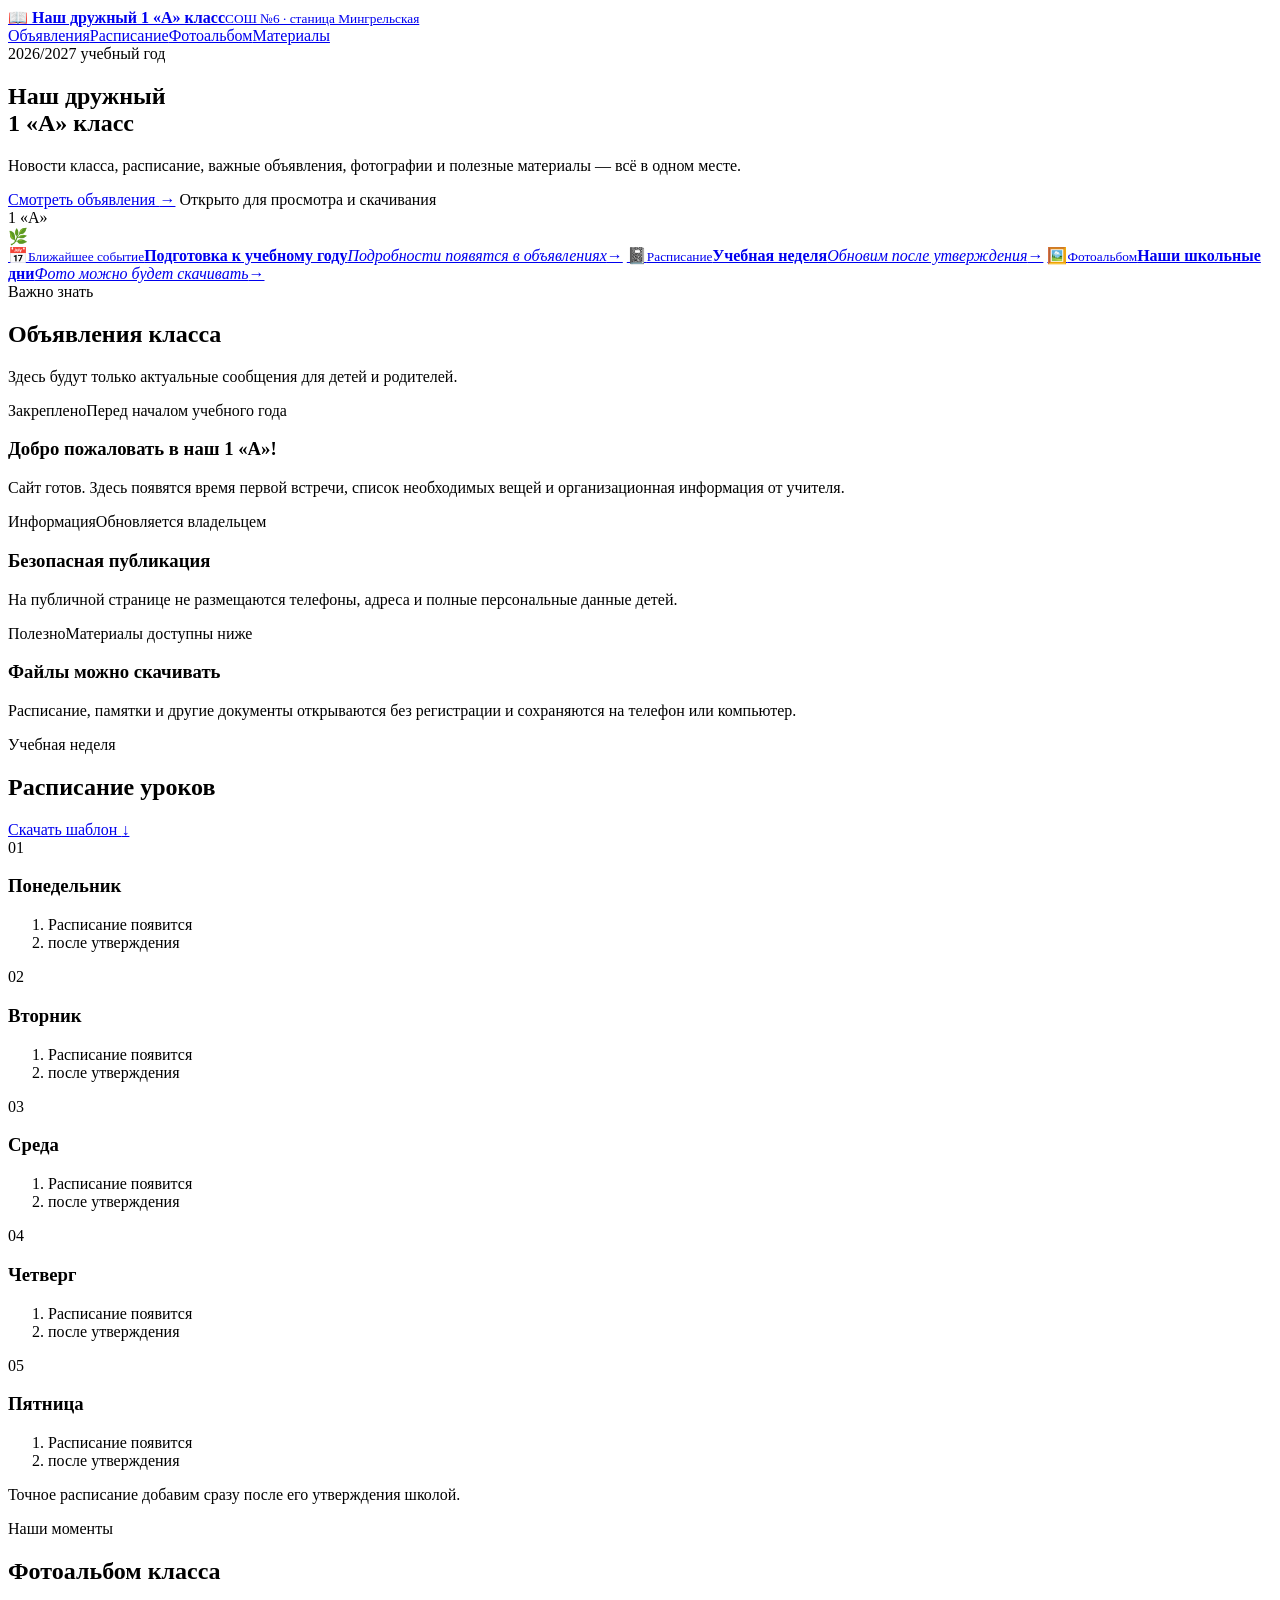
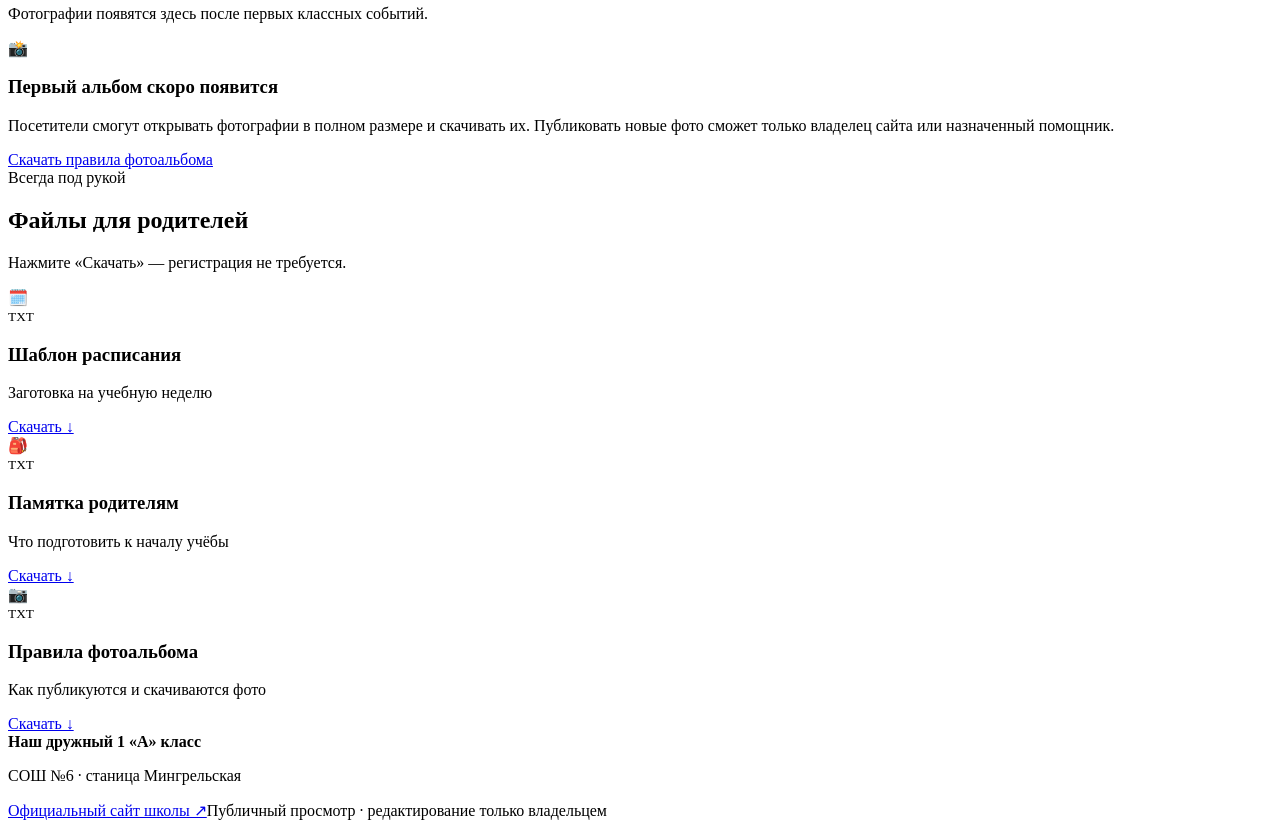
==== index.html @ f7d5ad45 "Update index.html" ====
<!doctype html>
<html lang="ru">
<head>
  <meta charset="utf-8">
  <meta name="viewport" content="width=device-width, initial-scale=1">
  <meta name="description" content="Новости, расписание, фото и полезные материалы 1 А класса СОШ №6 станицы Мингрельской.">
  <title>Наш дружный 1 «А» класс — СОШ №6</title>
  <link rel="stylesheet" href="./styles.css">
</head>
<body>
<main>
  <header class="site-header">
    <a class="brand" href="#top" aria-label="На главную">
      <span class="book-mark" aria-hidden="true">📖</span>
      <span><strong>Наш дружный 1 «А» класс</strong><small>СОШ №6 · станица Мингрельская</small></span>
    </a>
    <nav aria-label="Основная навигация">
      <a href="#announcements">Объявления</a><a href="#schedule">Расписание</a><a href="#gallery">Фотоальбом</a><a href="#materials">Материалы</a>
    </nav>
  </header>

  <section class="hero" id="top">
    <div class="hero-copy">
      <span class="eyebrow">2026/2027 учебный год</span>
      <h1>Наш дружный<br>1 «А» класс</h1>
      <p>Новости класса, расписание, важные объявления, фотографии и полезные материалы — всё в одном месте.</p>
      <div class="hero-actions">
        <a class="button button-primary" href="#announcements">Смотреть объявления <span aria-hidden="true">→</span></a>
        <span class="read-only">Открыто для просмотра и скачивания</span>
      </div>
    </div>
    <div class="school-scene" aria-label="Школьная доска с надписью 1 А">
      <div class="chalkboard"><span>1 «А»</span><i></i></div>
      <div class="pencil-cup" aria-hidden="true"><b></b><b></b><b></b></div>
      <div class="books" aria-hidden="true"><i></i><i></i></div><div class="plant" aria-hidden="true">🌿</div>
    </div>
  </section>

  <section class="quick-grid" aria-label="Коротко о главном">
    <a class="quick-card coral" href="#announcements"><span class="quick-icon">📅</span><span><small>Ближайшее событие</small><strong>Подготовка к учебному году</strong><em>Подробности появятся в объявлениях</em></span><b aria-hidden="true">→</b></a>
    <a class="quick-card green" href="#schedule"><span class="quick-icon">📓</span><span><small>Расписание</small><strong>Учебная неделя</strong><em>Обновим после утверждения</em></span><b aria-hidden="true">→</b></a>
    <a class="quick-card blue" href="#gallery"><span class="quick-icon">🖼️</span><span><small>Фотоальбом</small><strong>Наши школьные дни</strong><em>Фото можно будет скачивать</em></span><b aria-hidden="true">→</b></a>
  </section>

  <section class="section announcements" id="announcements">
    <div class="section-heading"><div><span class="eyebrow">Важно знать</span><h2>Объявления класса</h2></div><p>Здесь будут только актуальные сообщения для детей и родителей.</p></div>
    <div class="notice-grid">
      <article class="notice-card featured"><span class="notice-label">Закреплено</span><time>Перед началом учебного года</time><h3>Добро пожаловать в наш 1 «А»!</h3><p>Сайт готов. Здесь появятся время первой встречи, список необходимых вещей и организационная информация от учителя.</p></article>
      <article class="notice-card"><span class="notice-label soft">Информация</span><time>Обновляется владельцем</time><h3>Безопасная публикация</h3><p>На публичной странице не размещаются телефоны, адреса и полные персональные данные детей.</p></article>
      <article class="notice-card"><span class="notice-label green-label">Полезно</span><time>Материалы доступны ниже</time><h3>Файлы можно скачивать</h3><p>Расписание, памятки и другие документы открываются без регистрации и сохраняются на телефон или компьютер.</p></article>
    </div>
  </section>

  <section class="section schedule-section" id="schedule">
    <div class="section-heading"><div><span class="eyebrow">Учебная неделя</span><h2>Расписание уроков</h2></div><a class="text-link" href="./materials/raspisanie-1a.txt" download>Скачать шаблон <span aria-hidden="true">↓</span></a></div>
    <div class="week-grid">
      <article class="day-card"><span>01</span><h3>Понедельник</h3><ol><li>Расписание появится</li><li>после утверждения</li></ol></article>
      <article class="day-card"><span>02</span><h3>Вторник</h3><ol><li>Расписание появится</li><li>после утверждения</li></ol></article>
      <article class="day-card"><span>03</span><h3>Среда</h3><ol><li>Расписание появится</li><li>после утверждения</li></ol></article>
      <article class="day-card"><span>04</span><h3>Четверг</h3><ol><li>Расписание появится</li><li>после утверждения</li></ol></article>
      <article class="day-card"><span>05</span><h3>Пятница</h3><ol><li>Расписание появится</li><li>после утверждения</li></ol></article>
    </div>
    <p class="schedule-note">Точное расписание добавим сразу после его утверждения школой.</p>
  </section>

  <section class="section gallery-section" id="gallery">
    <div class="section-heading"><div><span class="eyebrow">Наши моменты</span><h2>Фотоальбом класса</h2></div><p>Фотографии появятся здесь после первых классных событий.</p></div>
    <div class="gallery-placeholder"><div class="photo-stack" aria-hidden="true"><span>📸</span><i></i><i></i></div><div><h3>Первый альбом скоро появится</h3><p>Посетители смогут открывать фотографии в полном размере и скачивать их. Публиковать новые фото сможет только владелец сайта или назначенный помощник.</p><a class="button button-light" href="./materials/pravila-fotoalboma.txt" download>Скачать правила фотоальбома</a></div></div>
  </section>

  <section class="section materials-section" id="materials">
    <div class="section-heading"><div><span class="eyebrow">Всегда под рукой</span><h2>Файлы для родителей</h2></div><p>Нажмите «Скачать» — регистрация не требуется.</p></div>
    <div class="materials-grid">
      <article class="material-card"><span class="material-icon" aria-hidden="true">🗓️</span><div><small>TXT</small><h3>Шаблон расписания</h3><p>Заготовка на учебную неделю</p></div><a href="./materials/raspisanie-1a.txt" download>Скачать ↓</a></article>
      <article class="material-card"><span class="material-icon" aria-hidden="true">🎒</span><div><small>TXT</small><h3>Памятка родителям</h3><p>Что подготовить к началу учёбы</p></div><a href="./materials/pamyatka-roditelyam.txt" download>Скачать ↓</a></article>
      <article class="material-card"><span class="material-icon" aria-hidden="true">📷</span><div><small>TXT</small><h3>Правила фотоальбома</h3><p>Как публикуются и скачиваются фото</p></div><a href="./materials/pravila-fotoalboma.txt" download>Скачать ↓</a></article>
    </div>
  </section>

  <footer><div><strong>Наш дружный 1 «А» класс</strong><p>СОШ №6 · станица Мингрельская</p></div><div class="footer-links"><a href="https://sh6-mingrelskaya-r03.gosweb.gosuslugi.ru/" target="_blank" rel="noreferrer">Официальный сайт школы ↗</a><span>Публичный просмотр · редактирование только владельцем</span></div></footer>
</main>
</body>
</html>
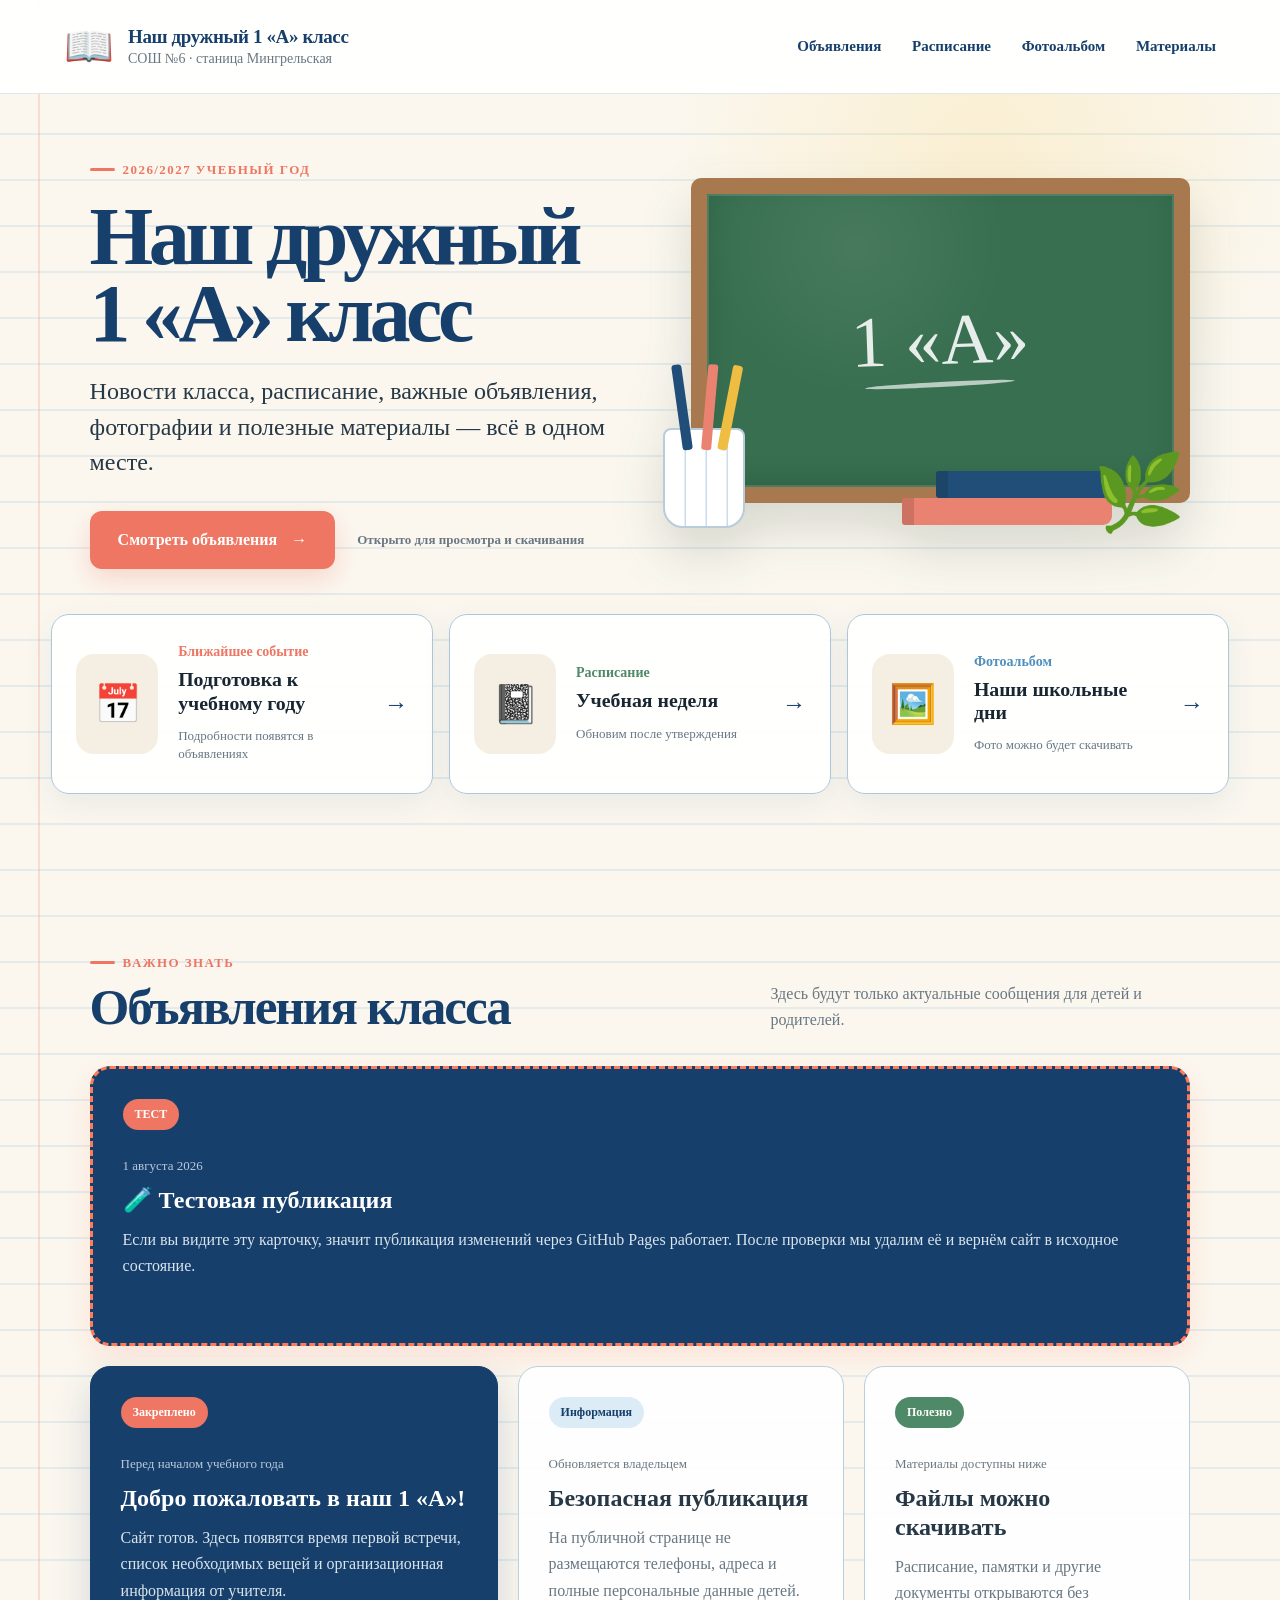
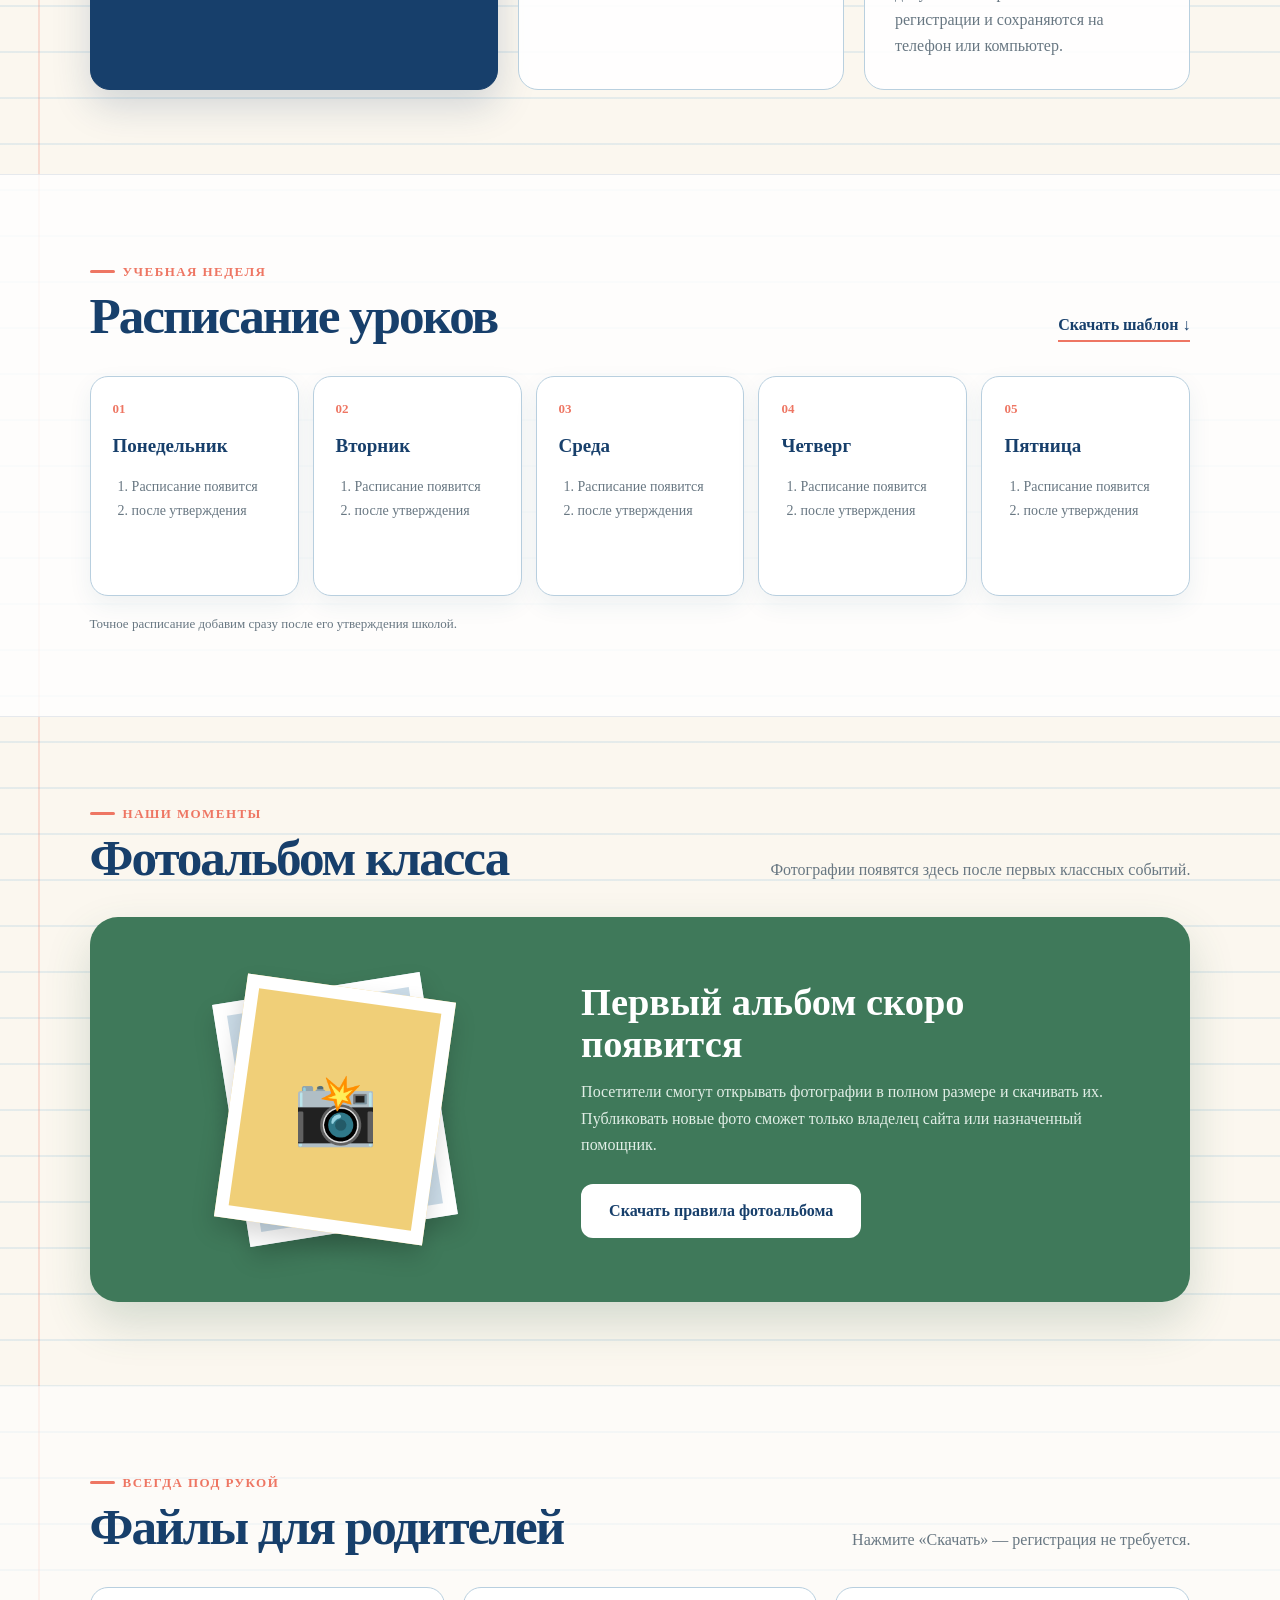
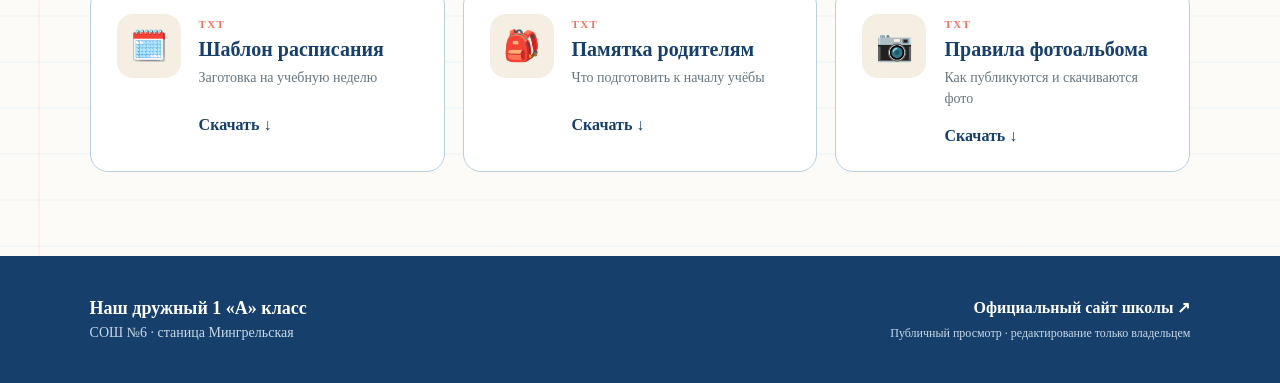
==== commit f32a8c7a: "Rename index .html to index.html" ====
--- a/index.html
+++ b/index.html
@@ -45,6 +45,13 @@
   <section class="section announcements" id="announcements">
     <div class="section-heading"><div><span class="eyebrow">Важно знать</span><h2>Объявления класса</h2></div><p>Здесь будут только актуальные сообщения для детей и родителей.</p></div>
     <div class="notice-grid">
+      <!-- TEST PUBLICATION: удалить после проверки -->
+      <article class="notice-card featured" style="grid-column: 1 / -1; border: 3px dashed #ff7a59; box-shadow: 0 10px 30px rgba(255,122,89,.16);">
+        <span class="notice-label">ТЕСТ</span>
+        <time>1 августа 2026</time>
+        <h3>🧪 Тестовая публикация</h3>
+        <p>Если вы видите эту карточку, значит публикация изменений через GitHub Pages работает. После проверки мы удалим её и вернём сайт в исходное состояние.</p>
+      </article>
       <article class="notice-card featured"><span class="notice-label">Закреплено</span><time>Перед началом учебного года</time><h3>Добро пожаловать в наш 1 «А»!</h3><p>Сайт готов. Здесь появятся время первой встречи, список необходимых вещей и организационная информация от учителя.</p></article>
       <article class="notice-card"><span class="notice-label soft">Информация</span><time>Обновляется владельцем</time><h3>Безопасная публикация</h3><p>На публичной странице не размещаются телефоны, адреса и полные персональные данные детей.</p></article>
       <article class="notice-card"><span class="notice-label green-label">Полезно</span><time>Материалы доступны ниже</time><h3>Файлы можно скачивать</h3><p>Расписание, памятки и другие документы открываются без регистрации и сохраняются на телефон или компьютер.</p></article>
@@ -81,4 +88,3 @@
 </main>
 </body>
 </html>
-
--- a/styles.css
+++ b/styles.css
@@ -0,0 +1,266 @@
+
+:root {
+  --paper: #fbf7ef;
+  --ink: #173f6b;
+  --text: #263846;
+  --muted: #687782;
+  --line: #c9dceb;
+  --green: #4f8a68;
+  --coral: #ee7663;
+  --blue: #4f8fbd;
+  --white: #ffffff;
+}
+
+* { box-sizing: border-box; }
+html { scroll-behavior: smooth; }
+body {
+  margin: 0;
+  background: var(--paper);
+  color: var(--text);
+  font-family: var(--font-geist-sans), "Segoe UI", Arial, sans-serif;
+}
+a { color: inherit; text-decoration: none; }
+button, a { -webkit-tap-highlight-color: transparent; }
+
+main {
+  min-height: 100vh;
+  overflow: hidden;
+  background:
+    linear-gradient(90deg, transparent 0 38px, rgba(238,118,99,.21) 38px 40px, transparent 40px),
+    repeating-linear-gradient(0deg, transparent 0 44px, rgba(113,173,211,.16) 44px 46px),
+    var(--paper);
+}
+
+.site-header {
+  position: sticky;
+  top: 0;
+  z-index: 20;
+  min-height: 94px;
+  padding: 16px clamp(24px, 5vw, 72px);
+  display: flex;
+  align-items: center;
+  justify-content: space-between;
+  gap: 24px;
+  background: rgba(255,255,255,.94);
+  border-bottom: 1px solid rgba(23,63,107,.13);
+  backdrop-filter: blur(16px);
+}
+.brand { display: flex; align-items: center; gap: 14px; min-width: 300px; }
+.book-mark { font-size: 40px; line-height: 1; filter: saturate(.8); }
+.brand strong { display: block; color: var(--ink); font-size: 19px; letter-spacing: -.02em; }
+.brand small { display: block; margin-top: 3px; color: var(--muted); font-size: 14px; }
+nav { display: flex; align-items: center; gap: clamp(18px, 2.4vw, 42px); }
+nav a { position: relative; color: var(--ink); font-size: 15px; font-weight: 700; }
+nav a::after {
+  content: ""; position: absolute; left: 0; right: 100%; bottom: -10px; height: 3px;
+  border-radius: 4px; background: var(--coral); transition: right .2s ease;
+}
+nav a:hover::after, nav a:focus-visible::after { right: 0; }
+
+.hero {
+  min-height: 520px;
+  padding: 56px clamp(24px, 7vw, 104px) 38px;
+  display: grid;
+  grid-template-columns: minmax(0, 1fr) minmax(470px, .95fr);
+  gap: 48px;
+  align-items: center;
+  position: relative;
+}
+.hero::before {
+  content: ""; position: absolute; inset: 0;
+  background: radial-gradient(circle at 77% 12%, rgba(244,200,74,.18), transparent 30%);
+  pointer-events: none;
+}
+.hero-copy { position: relative; z-index: 2; max-width: 680px; animation: rise .45s ease both; }
+.eyebrow {
+  display: inline-flex; align-items: center; gap: 8px; color: var(--coral);
+  font-size: 13px; line-height: 1; font-weight: 800; letter-spacing: .11em; text-transform: uppercase;
+}
+.eyebrow::before { content: ""; width: 25px; height: 3px; border-radius: 9px; background: currentColor; }
+h1 {
+  margin: 22px 0 22px;
+  color: var(--ink);
+  font-size: clamp(58px, 6.4vw, 92px);
+  line-height: .94;
+  letter-spacing: -.055em;
+  font-weight: 850;
+}
+.hero-copy > p { max-width: 650px; margin: 0; font-size: clamp(18px, 2vw, 24px); line-height: 1.48; }
+.hero-actions { margin-top: 30px; display: flex; align-items: center; gap: 22px; flex-wrap: wrap; }
+.button {
+  min-height: 58px; padding: 0 28px; border-radius: 12px; display: inline-flex; align-items: center;
+  justify-content: center; gap: 14px; font-weight: 800; transition: transform .2s ease, box-shadow .2s ease, background .2s ease;
+}
+.button:hover { transform: translateY(-2px); }
+.button:focus-visible, a:focus-visible { outline: 3px solid rgba(79,143,189,.35); outline-offset: 3px; }
+.button-primary { background: var(--coral); color: white; box-shadow: 0 10px 26px rgba(238,118,99,.26); }
+.button-primary:hover { background: #de6857; box-shadow: 0 14px 30px rgba(238,118,99,.32); }
+.read-only { color: var(--muted); font-size: 13px; font-weight: 650; }
+
+.school-scene {
+  position: relative;
+  min-height: 390px;
+  filter: drop-shadow(0 25px 25px rgba(31,61,45,.16));
+  animation: sceneIn .55s .08s ease both;
+}
+.chalkboard {
+  position: absolute; inset: 10px 0 55px 14px; border: 16px solid #a8794e; border-radius: 10px;
+  background: radial-gradient(circle at 32% 18%, rgba(255,255,255,.08), transparent 38%), #386f50;
+  box-shadow: inset 0 0 0 2px rgba(255,255,255,.13), inset 0 -10px 24px rgba(21,55,37,.2);
+  display: grid; place-items: center; color: rgba(255,255,255,.88);
+}
+.chalkboard span { transform: rotate(-2deg); font-family: "Comic Sans MS", cursive; font-size: 72px; }
+.chalkboard i { position: absolute; width: 150px; height: 5px; top: 64%; border-radius: 70%; background: rgba(255,255,255,.65); transform: rotate(-3deg); }
+.pencil-cup {
+  position: absolute; z-index: 2; left: -14px; bottom: 30px; width: 82px; height: 100px;
+  border-radius: 8px 8px 20px 20px; border: 2px solid #b8ccd9;
+  background: repeating-linear-gradient(90deg,#fff 0 19px,#c9dceb 20px 21px), repeating-linear-gradient(0deg,transparent 0 19px,#c9dceb 20px 21px), #fff;
+}
+.pencil-cup b { position: absolute; bottom: 76px; width: 10px; height: 86px; border-radius: 3px; transform-origin: bottom; }
+.pencil-cup b:nth-child(1) { left: 18px; background: #214e78; transform: rotate(-8deg); }
+.pencil-cup b:nth-child(2) { left: 36px; background: #e98270; transform: rotate(5deg); }
+.pencil-cup b:nth-child(3) { left: 52px; background: #f0bd43; transform: rotate(11deg); }
+.books { position: absolute; z-index: 2; right: 78px; bottom: 33px; width: 215px; height: 64px; }
+.books i { position: absolute; right: 0; width: 210px; height: 27px; border-radius: 3px 9px 9px 3px; border-left: 12px solid rgba(0,0,0,.12); }
+.books i:first-child { bottom: 0; background: #e98270; }
+.books i:last-child { bottom: 27px; width: 176px; background: #214e78; }
+.plant { position: absolute; z-index: 2; right: 5px; bottom: 22px; font-size: 74px; }
+
+.quick-grid {
+  position: relative; z-index: 3;
+  margin: 0 clamp(18px, 4vw, 60px) 72px;
+  display: grid; grid-template-columns: repeat(3, 1fr); gap: 16px;
+}
+.quick-card {
+  min-height: 180px; padding: 24px; display: grid; grid-template-columns: 84px 1fr auto; gap: 18px; align-items: center;
+  border: 1px solid #abc7db; border-radius: 18px; background: rgba(255,255,255,.94);
+  box-shadow: 0 10px 30px rgba(33,78,120,.08); transition: transform .2s ease, box-shadow .2s ease, border-color .2s ease;
+  animation: rise .45s ease both;
+}
+.quick-card:nth-child(2) { animation-delay: .08s; }
+.quick-card:nth-child(3) { animation-delay: .16s; }
+.quick-card:hover { transform: translateY(-4px); box-shadow: 0 16px 36px rgba(33,78,120,.14); border-color: #73a4c8; }
+.quick-icon { width: 82px; height: 100px; display: grid; place-items: center; border-radius: 18px; font-size: 38px; background: #f5eee2; }
+.quick-card small { display: block; margin-bottom: 8px; font-size: 14px; font-weight: 800; }
+.quick-card.coral small { color: var(--coral); }
+.quick-card.green small { color: var(--green); }
+.quick-card.blue small { color: var(--blue); }
+.quick-card strong { display: block; color: #182631; font-size: clamp(18px, 1.55vw, 24px); line-height: 1.18; }
+.quick-card em { display: block; margin-top: 12px; color: var(--muted); font-size: 13px; line-height: 1.4; font-style: normal; }
+.quick-card > b { color: var(--ink); font-size: 24px; transition: transform .2s ease; }
+.quick-card:hover > b { transform: translateX(4px); }
+
+.section { padding: 84px clamp(24px, 7vw, 104px); }
+.section-heading { margin-bottom: 34px; display: flex; align-items: end; justify-content: space-between; gap: 32px; }
+.section-heading h2 { margin: 12px 0 0; color: var(--ink); font-size: clamp(36px, 4vw, 56px); line-height: 1; letter-spacing: -.04em; }
+.section-heading > p { max-width: 420px; margin: 0; color: var(--muted); line-height: 1.6; }
+.notice-grid { display: grid; grid-template-columns: 1.25fr 1fr 1fr; gap: 20px; }
+.notice-card { padding: 30px; min-height: 280px; border: 1px solid #b9d0df; border-radius: 20px; background: rgba(255,255,255,.92); }
+.notice-card.featured { background: var(--ink); color: white; border-color: var(--ink); box-shadow: 0 16px 38px rgba(23,63,107,.18); }
+.notice-label { display: inline-flex; padding: 8px 12px; border-radius: 99px; color: white; background: var(--coral); font-size: 12px; font-weight: 800; }
+.notice-label.soft { color: var(--ink); background: #dcecf7; }
+.notice-label.green-label { background: var(--green); }
+.notice-card time { display: block; margin-top: 28px; color: var(--muted); font-size: 13px; }
+.notice-card.featured time { color: #b9cada; }
+.notice-card h3 { margin: 12px 0; font-size: 24px; line-height: 1.2; }
+.notice-card p { margin: 0; color: var(--muted); line-height: 1.65; }
+.notice-card.featured p { color: #d9e4ed; }
+
+.schedule-section { background: rgba(255,255,255,.8); border-block: 1px solid rgba(23,63,107,.1); }
+.text-link { color: var(--ink); font-weight: 800; border-bottom: 2px solid var(--coral); padding-bottom: 6px; }
+.week-grid { display: grid; grid-template-columns: repeat(5, 1fr); gap: 14px; }
+.day-card { min-height: 220px; padding: 22px; border-radius: 18px; background: var(--white); border: 1px solid #b8cfdf; box-shadow: 0 9px 24px rgba(33,78,120,.07); }
+.day-card > span { color: var(--coral); font-size: 13px; font-weight: 900; }
+.day-card h3 { margin: 18px 0; color: var(--ink); font-size: 19px; }
+.day-card ol { margin: 0; padding-left: 19px; color: var(--muted); line-height: 1.75; font-size: 14px; }
+.schedule-note { margin: 20px 0 0; color: var(--muted); font-size: 13px; }
+
+.gallery-placeholder {
+  min-height: 360px; padding: clamp(30px, 5vw, 64px); display: grid; grid-template-columns: .8fr 1.2fr; gap: 64px; align-items: center;
+  border-radius: 28px; background: #3f795a; color: white; box-shadow: 0 20px 46px rgba(52,101,74,.2);
+}
+.photo-stack { position: relative; min-height: 250px; display: grid; place-items: center; }
+.photo-stack i { position: absolute; width: 210px; height: 245px; border: 13px solid white; background: #cbdce8; box-shadow: 0 12px 25px rgba(0,0,0,.16); }
+.photo-stack i:first-of-type { transform: rotate(-9deg); }
+.photo-stack i:last-of-type { transform: rotate(8deg); background: #f0cf78; }
+.photo-stack span { position: relative; z-index: 2; font-size: 68px; }
+.gallery-placeholder h3 { margin: 0 0 14px; font-size: clamp(30px, 3vw, 46px); line-height: 1.1; }
+.gallery-placeholder p { max-width: 650px; margin: 0 0 26px; color: #e1eee6; line-height: 1.65; }
+.button-light { min-height: 54px; color: var(--ink); background: white; }
+
+.materials-section { background: rgba(255,255,255,.58); }
+.materials-grid { display: grid; grid-template-columns: repeat(3, 1fr); gap: 18px; }
+.material-card { padding: 26px; display: grid; grid-template-columns: 64px 1fr; gap: 18px; border-radius: 18px; border: 1px solid #b8cfdf; background: white; }
+.material-icon { width: 64px; height: 64px; display: grid; place-items: center; border-radius: 16px; background: #f4eee3; font-size: 30px; }
+.material-card small { color: var(--coral); font-size: 11px; font-weight: 900; letter-spacing: .12em; }
+.material-card h3 { margin: 6px 0; color: var(--ink); font-size: 20px; }
+.material-card p { margin: 0; color: var(--muted); font-size: 14px; line-height: 1.5; }
+.material-card > a { grid-column: 2; color: var(--ink); font-weight: 850; }
+.material-card > a:hover { color: var(--coral); }
+
+footer {
+  padding: 42px clamp(24px, 7vw, 104px); display: flex; align-items: center; justify-content: space-between; gap: 30px;
+  background: #173f6b; color: white;
+}
+footer strong { font-size: 18px; }
+footer p { margin: 6px 0 0; color: #c7d9e8; font-size: 14px; }
+.footer-links { display: flex; align-items: end; flex-direction: column; gap: 9px; text-align: right; }
+.footer-links a { font-weight: 750; }
+.footer-links span { color: #c7d9e8; font-size: 12px; }
+
+@keyframes rise { from { opacity: 0; transform: translateY(12px); } to { opacity: 1; transform: translateY(0); } }
+@keyframes sceneIn { from { opacity: 0; transform: scale(.97); } to { opacity: 1; transform: scale(1); } }
+
+@media (max-width: 1050px) {
+  .site-header { align-items: flex-start; }
+  nav { overflow-x: auto; width: 100%; padding: 6px 0 10px; }
+  .site-header { flex-direction: column; }
+  .hero { grid-template-columns: 1fr; padding-top: 46px; }
+  .school-scene { min-height: 320px; }
+  .quick-grid { grid-template-columns: 1fr; }
+  .quick-card { min-height: 150px; }
+  .notice-grid, .materials-grid { grid-template-columns: 1fr; }
+  .week-grid { grid-template-columns: repeat(2, 1fr); }
+}
+
+@media (max-width: 680px) {
+  main { background: repeating-linear-gradient(0deg, transparent 0 44px, rgba(113,173,211,.13) 44px 46px), var(--paper); }
+  .site-header { position: relative; min-height: auto; padding: 16px 18px 8px; }
+  .brand { min-width: 0; }
+  .brand strong { font-size: 16px; }
+  .brand small { font-size: 12px; }
+  .book-mark { font-size: 34px; }
+  nav { gap: 22px; }
+  nav a { font-size: 13px; white-space: nowrap; }
+  .hero { min-height: auto; padding: 40px 22px 20px; gap: 24px; }
+  h1 { font-size: 54px; }
+  .hero-copy > p { font-size: 18px; }
+  .button-primary { width: 100%; }
+  .read-only { width: 100%; text-align: center; }
+  .school-scene { min-height: 260px; }
+  .chalkboard { inset: 8px 0 42px 0; border-width: 10px; }
+  .chalkboard span { font-size: 52px; }
+  .pencil-cup { transform: scale(.78); transform-origin: bottom left; }
+  .books { right: 24px; transform: scale(.75); transform-origin: bottom right; }
+  .plant { display: none; }
+  .quick-grid { margin: 10px 16px 46px; }
+  .quick-card { grid-template-columns: 62px 1fr auto; padding: 18px; }
+  .quick-icon { width: 60px; height: 76px; font-size: 28px; }
+  .section { padding: 62px 20px; }
+  .section-heading { align-items: flex-start; flex-direction: column; gap: 18px; }
+  .section-heading h2 { font-size: 40px; }
+  .notice-card { min-height: auto; }
+  .week-grid { grid-template-columns: 1fr; }
+  .day-card { min-height: 180px; }
+  .gallery-placeholder { grid-template-columns: 1fr; gap: 26px; }
+  .photo-stack { min-height: 210px; transform: scale(.82); }
+  .materials-grid { grid-template-columns: 1fr; }
+  footer { align-items: flex-start; flex-direction: column; }
+  .footer-links { align-items: flex-start; text-align: left; }
+}
+
+@media (prefers-reduced-motion: reduce) {
+  html { scroll-behavior: auto; }
+  *, *::before, *::after { animation: none !important; transition: none !important; }
+}
+
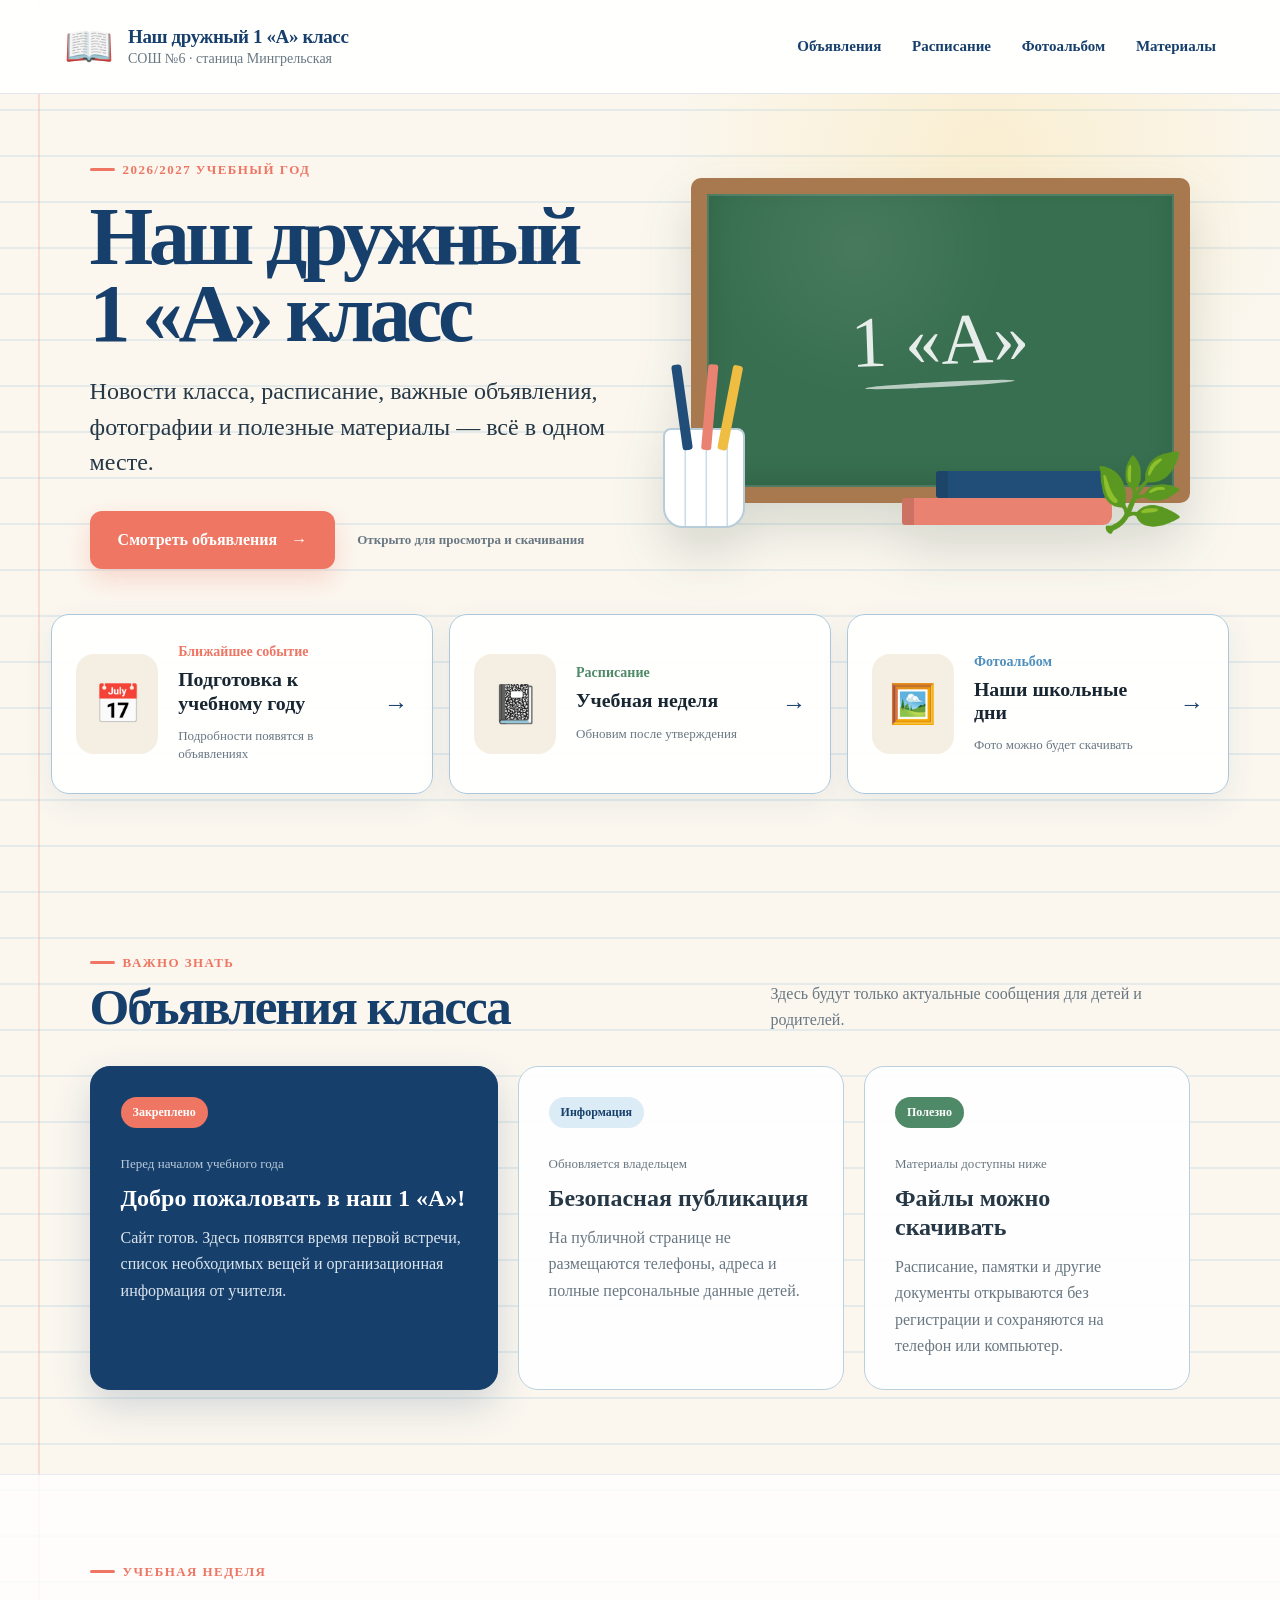
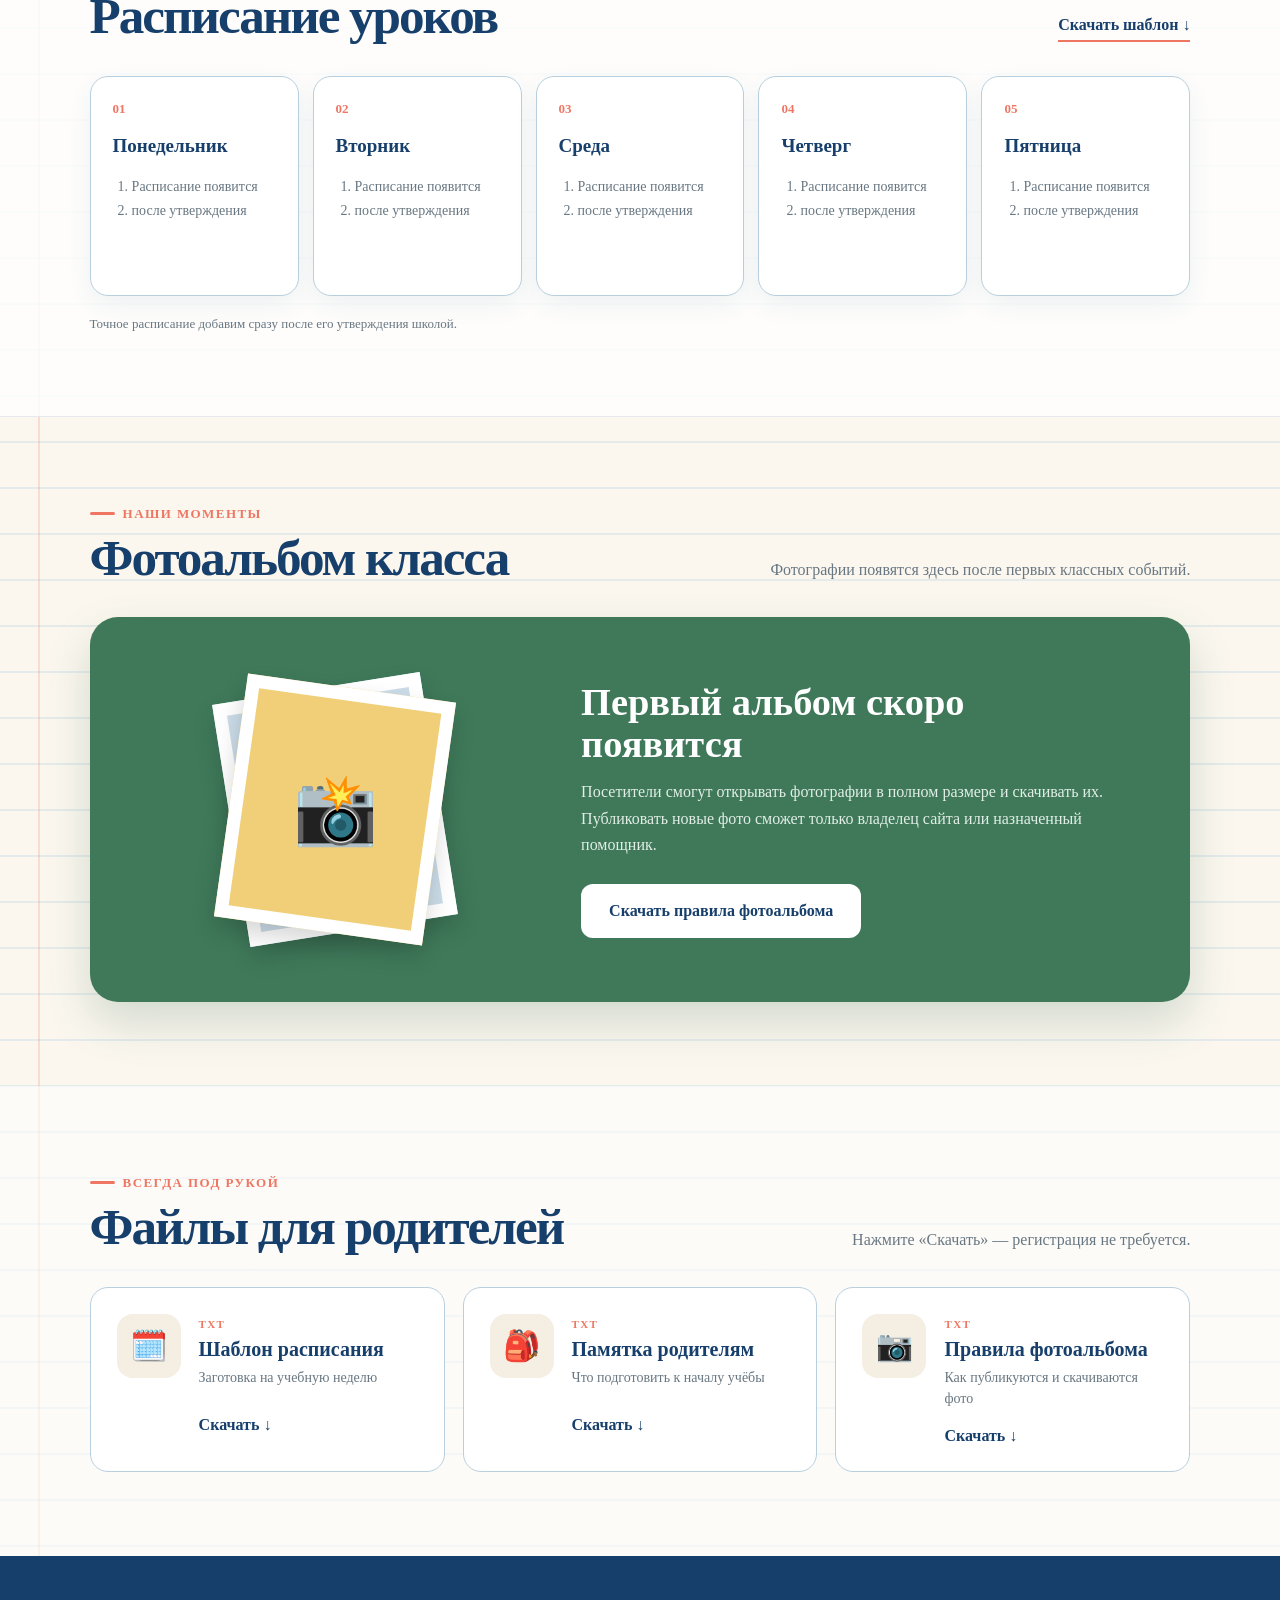
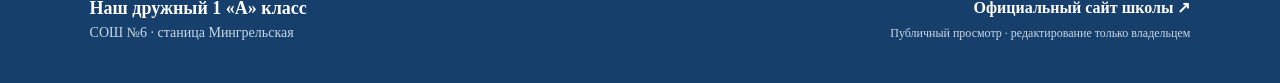
==== commit 966d07ae: "Rename index_original.html to index.html" ====
--- a/index.html
+++ b/index.html
@@ -45,13 +45,6 @@
   <section class="section announcements" id="announcements">
     <div class="section-heading"><div><span class="eyebrow">Важно знать</span><h2>Объявления класса</h2></div><p>Здесь будут только актуальные сообщения для детей и родителей.</p></div>
     <div class="notice-grid">
-      <!-- TEST PUBLICATION: удалить после проверки -->
-      <article class="notice-card featured" style="grid-column: 1 / -1; border: 3px dashed #ff7a59; box-shadow: 0 10px 30px rgba(255,122,89,.16);">
-        <span class="notice-label">ТЕСТ</span>
-        <time>1 августа 2026</time>
-        <h3>🧪 Тестовая публикация</h3>
-        <p>Если вы видите эту карточку, значит публикация изменений через GitHub Pages работает. После проверки мы удалим её и вернём сайт в исходное состояние.</p>
-      </article>
       <article class="notice-card featured"><span class="notice-label">Закреплено</span><time>Перед началом учебного года</time><h3>Добро пожаловать в наш 1 «А»!</h3><p>Сайт готов. Здесь появятся время первой встречи, список необходимых вещей и организационная информация от учителя.</p></article>
       <article class="notice-card"><span class="notice-label soft">Информация</span><time>Обновляется владельцем</time><h3>Безопасная публикация</h3><p>На публичной странице не размещаются телефоны, адреса и полные персональные данные детей.</p></article>
       <article class="notice-card"><span class="notice-label green-label">Полезно</span><time>Материалы доступны ниже</time><h3>Файлы можно скачивать</h3><p>Расписание, памятки и другие документы открываются без регистрации и сохраняются на телефон или компьютер.</p></article>
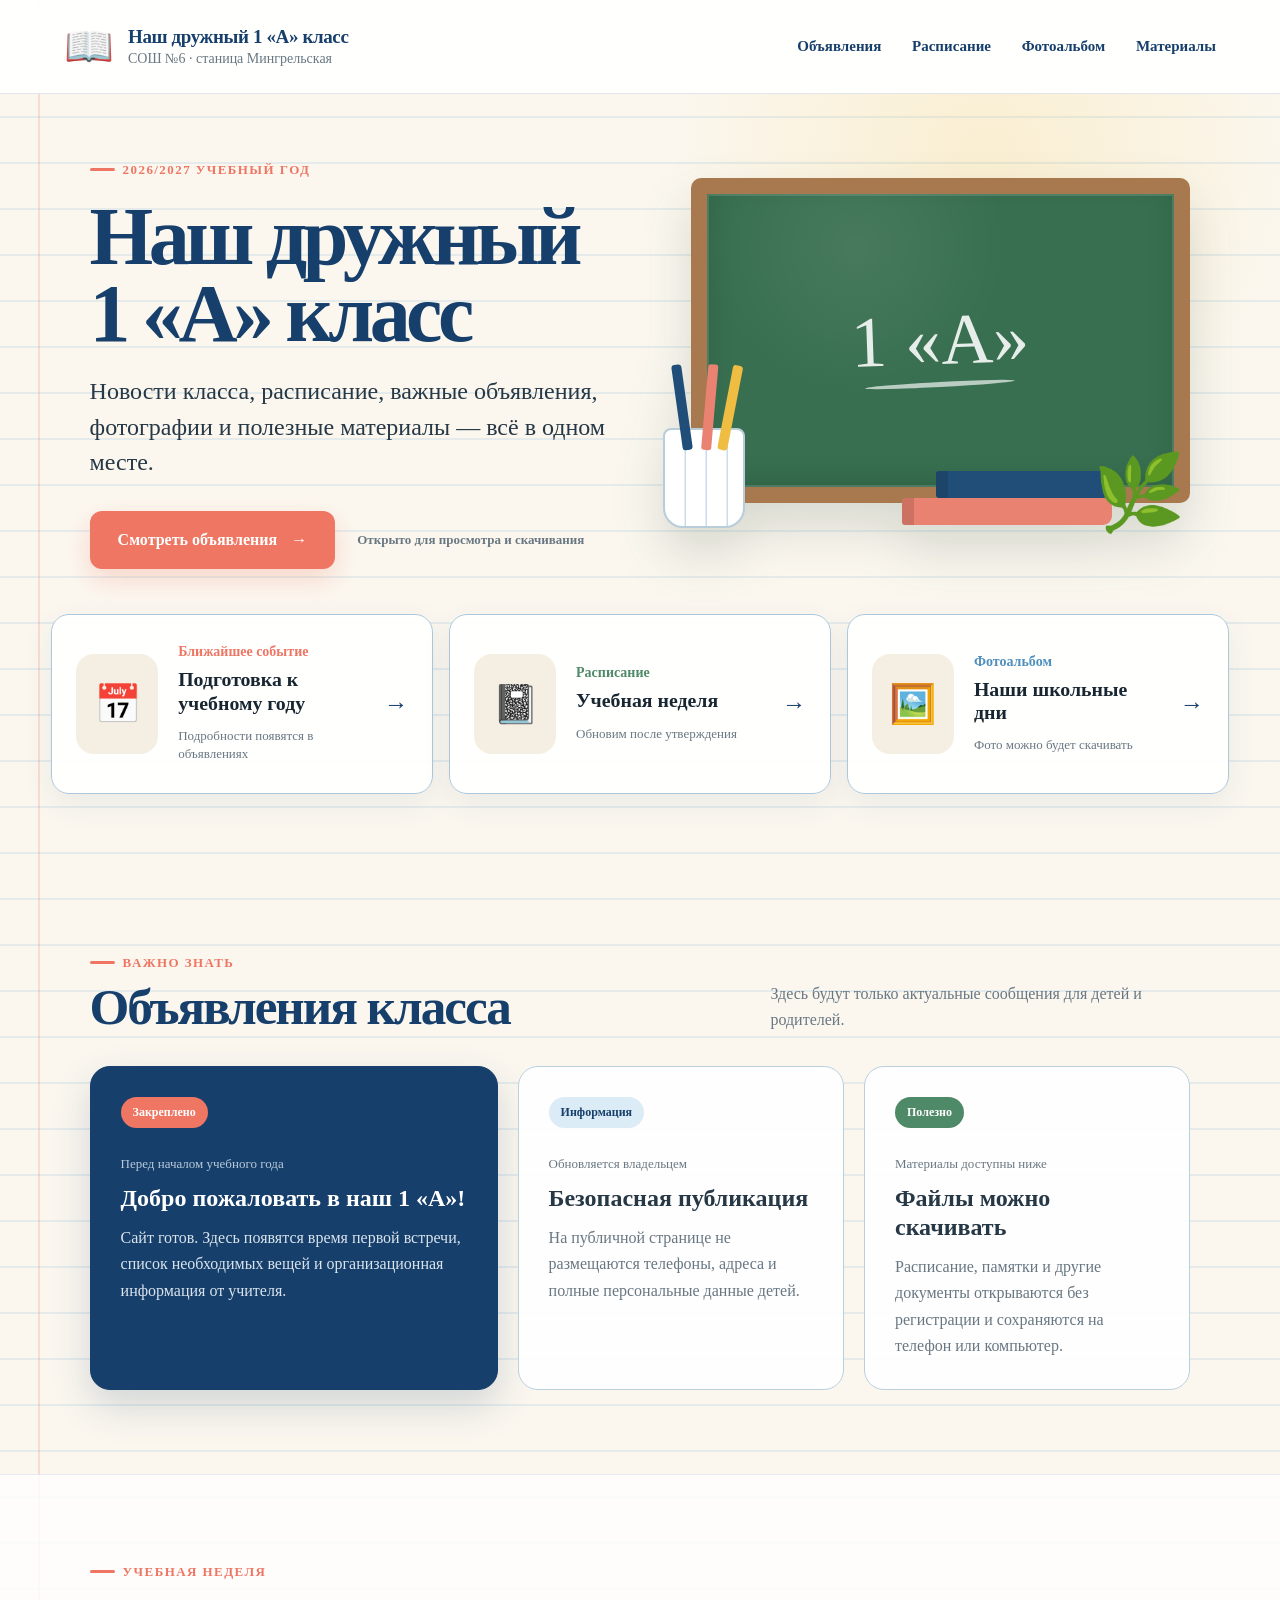
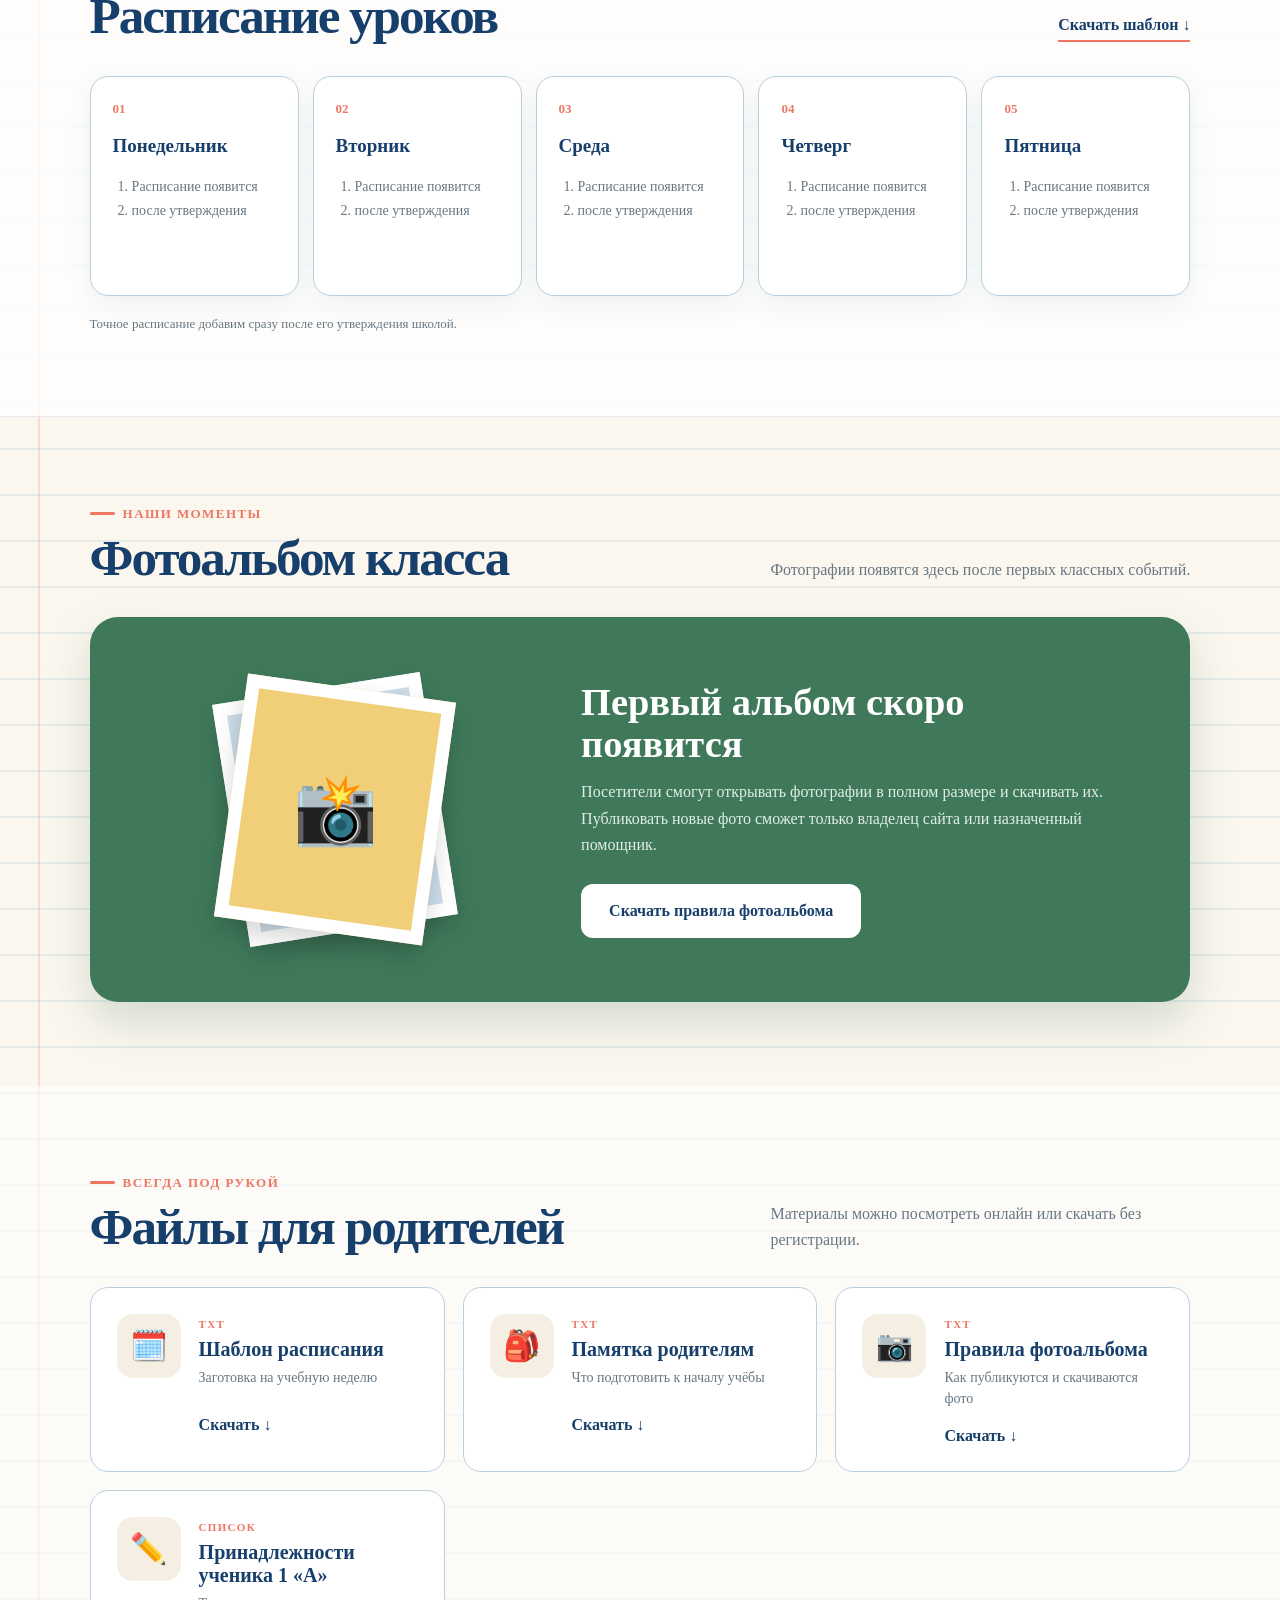
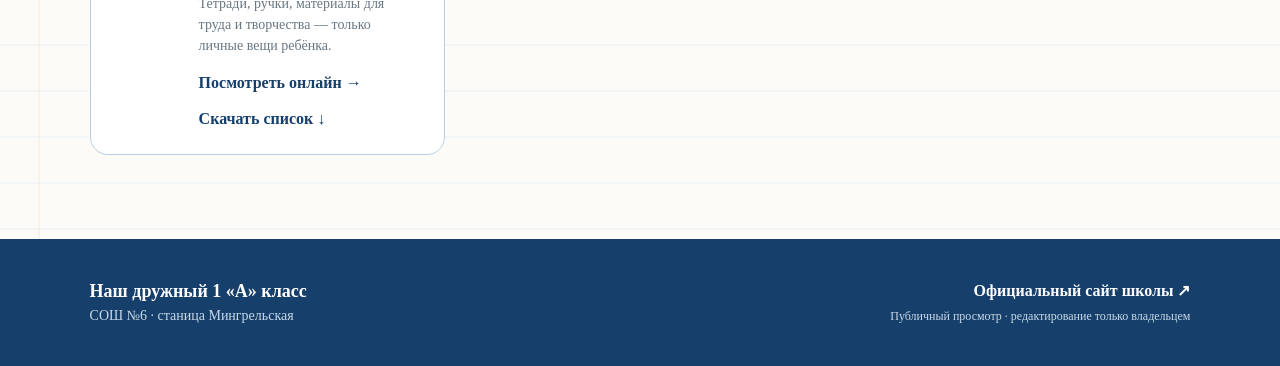
==== commit 39646ecb: "Rename index-1.html to index.html" ====
--- a/index.html
+++ b/index.html
@@ -69,11 +69,12 @@
   </section>
 
   <section class="section materials-section" id="materials">
-    <div class="section-heading"><div><span class="eyebrow">Всегда под рукой</span><h2>Файлы для родителей</h2></div><p>Нажмите «Скачать» — регистрация не требуется.</p></div>
+    <div class="section-heading"><div><span class="eyebrow">Всегда под рукой</span><h2>Файлы для родителей</h2></div><p>Материалы можно посмотреть онлайн или скачать без регистрации.</p></div>
     <div class="materials-grid">
       <article class="material-card"><span class="material-icon" aria-hidden="true">🗓️</span><div><small>TXT</small><h3>Шаблон расписания</h3><p>Заготовка на учебную неделю</p></div><a href="./materials/raspisanie-1a.txt" download>Скачать ↓</a></article>
       <article class="material-card"><span class="material-icon" aria-hidden="true">🎒</span><div><small>TXT</small><h3>Памятка родителям</h3><p>Что подготовить к началу учёбы</p></div><a href="./materials/pamyatka-roditelyam.txt" download>Скачать ↓</a></article>
       <article class="material-card"><span class="material-icon" aria-hidden="true">📷</span><div><small>TXT</small><h3>Правила фотоальбома</h3><p>Как публикуются и скачиваются фото</p></div><a href="./materials/pravila-fotoalboma.txt" download>Скачать ↓</a></article>
+      <article class="material-card"><span class="material-icon" aria-hidden="true">✏️</span><div><small>СПИСОК</small><h3>Принадлежности ученика 1 «А»</h3><p>Тетради, ручки, материалы для труда и творчества — только личные вещи ребёнка.</p></div><a href="./materials/spisok-prinadlezhnostey-1a.html">Посмотреть онлайн →</a><a href="./materials/spisok-prinadlezhnostey-1a.txt" download>Скачать список ↓</a></article>
     </div>
   </section>
 
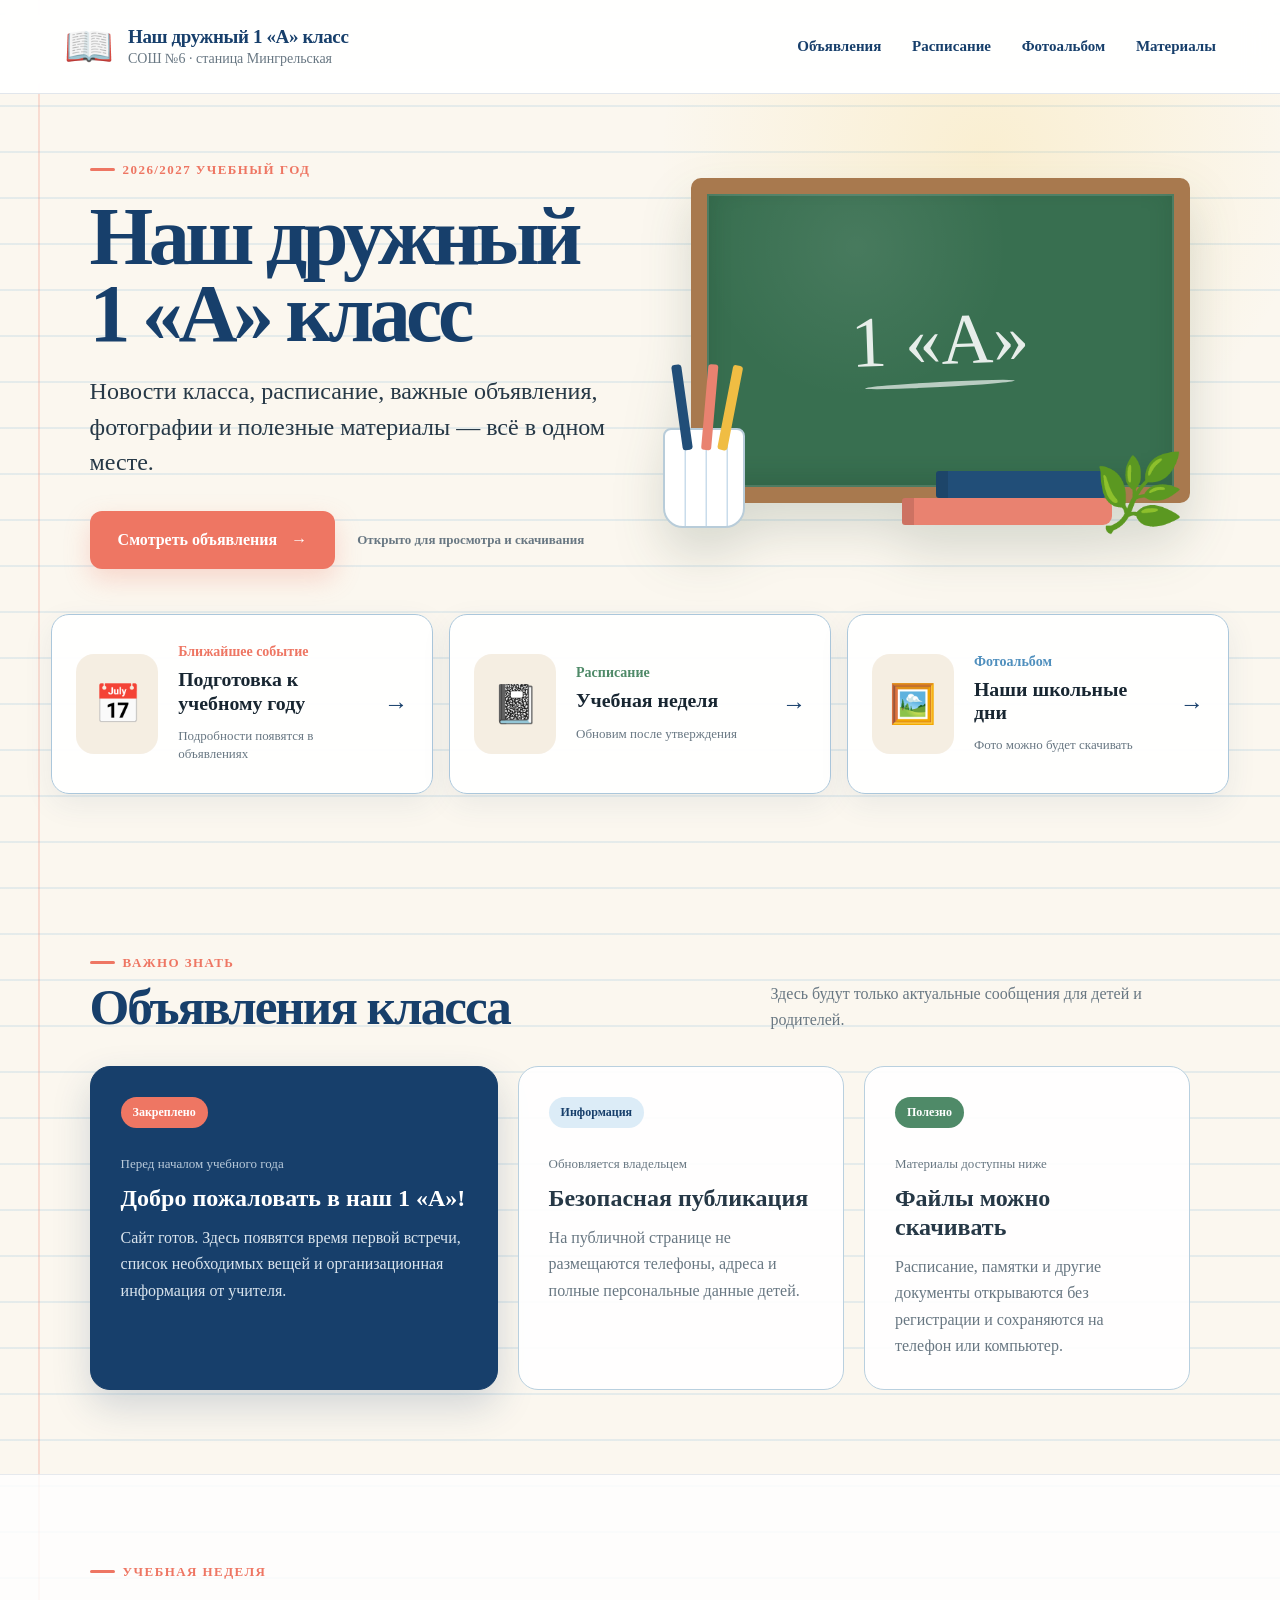
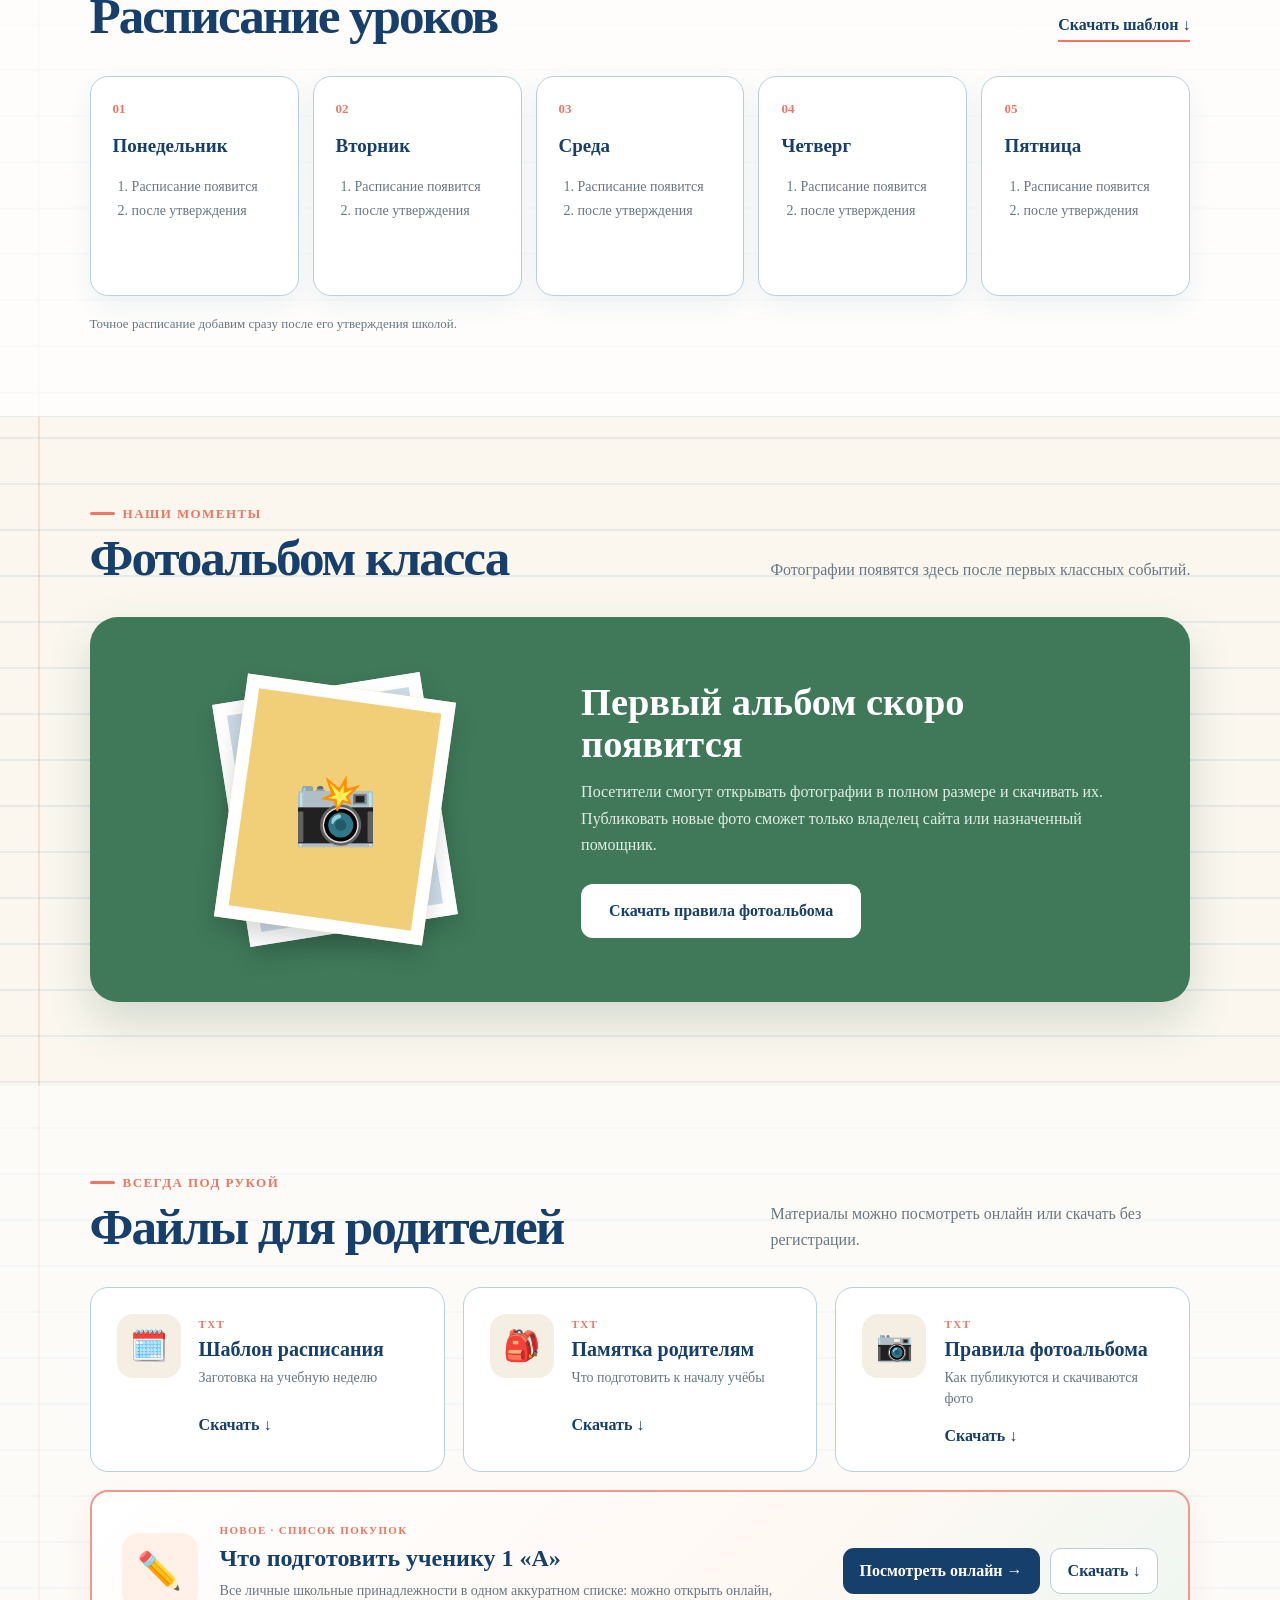
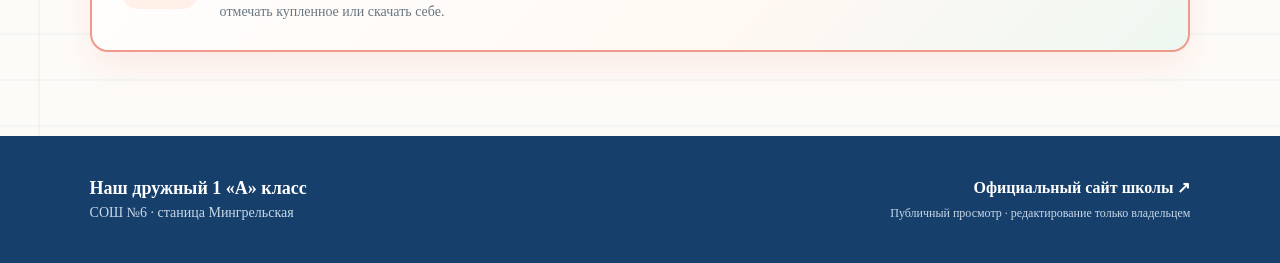
==== commit ae2ee6ce: "Rename index-2.html to index.html" ====
--- a/index.html
+++ b/index.html
@@ -74,7 +74,18 @@
       <article class="material-card"><span class="material-icon" aria-hidden="true">🗓️</span><div><small>TXT</small><h3>Шаблон расписания</h3><p>Заготовка на учебную неделю</p></div><a href="./materials/raspisanie-1a.txt" download>Скачать ↓</a></article>
       <article class="material-card"><span class="material-icon" aria-hidden="true">🎒</span><div><small>TXT</small><h3>Памятка родителям</h3><p>Что подготовить к началу учёбы</p></div><a href="./materials/pamyatka-roditelyam.txt" download>Скачать ↓</a></article>
       <article class="material-card"><span class="material-icon" aria-hidden="true">📷</span><div><small>TXT</small><h3>Правила фотоальбома</h3><p>Как публикуются и скачиваются фото</p></div><a href="./materials/pravila-fotoalboma.txt" download>Скачать ↓</a></article>
-      <article class="material-card"><span class="material-icon" aria-hidden="true">✏️</span><div><small>СПИСОК</small><h3>Принадлежности ученика 1 «А»</h3><p>Тетради, ручки, материалы для труда и творчества — только личные вещи ребёнка.</p></div><a href="./materials/spisok-prinadlezhnostey-1a.html">Посмотреть онлайн →</a><a href="./materials/spisok-prinadlezhnostey-1a.txt" download>Скачать список ↓</a></article>
+      <article class="material-card" style="grid-column:1 / -1; display:flex; align-items:center; gap:22px; flex-wrap:wrap; padding:28px 30px; border:2px solid #ef9a8b; background:linear-gradient(135deg,#fff 0%,#fff8f3 62%,#eef7f1 100%); box-shadow:0 14px 34px rgba(238,118,99,.12);">
+        <span class="material-icon" aria-hidden="true" style="width:76px;height:76px;flex:0 0 76px;font-size:36px;background:#fff0e8;">✏️</span>
+        <div style="flex:1 1 360px;min-width:240px;">
+          <small>НОВОЕ · СПИСОК ПОКУПОК</small>
+          <h3 style="font-size:24px;margin:7px 0 8px;">Что подготовить ученику 1 «А»</h3>
+          <p style="max-width:680px;">Все личные школьные принадлежности в одном аккуратном списке: можно открыть онлайн, отмечать купленное или скачать себе.</p>
+        </div>
+        <div style="display:flex;gap:10px;flex-wrap:wrap;flex:0 1 auto;">
+          <a href="./materials/spisok-prinadlezhnostey-1a.html" style="display:inline-flex;align-items:center;justify-content:center;min-height:46px;padding:0 17px;border-radius:11px;background:#173f6b;color:#fff;font-weight:850;">Посмотреть онлайн →</a>
+          <a href="./materials/spisok-prinadlezhnostey-1a.txt" download style="display:inline-flex;align-items:center;justify-content:center;min-height:46px;padding:0 17px;border-radius:11px;background:#fff;color:#173f6b;border:1px solid #b8cfdf;font-weight:850;">Скачать ↓</a>
+        </div>
+      </article>
     </div>
   </section>
 
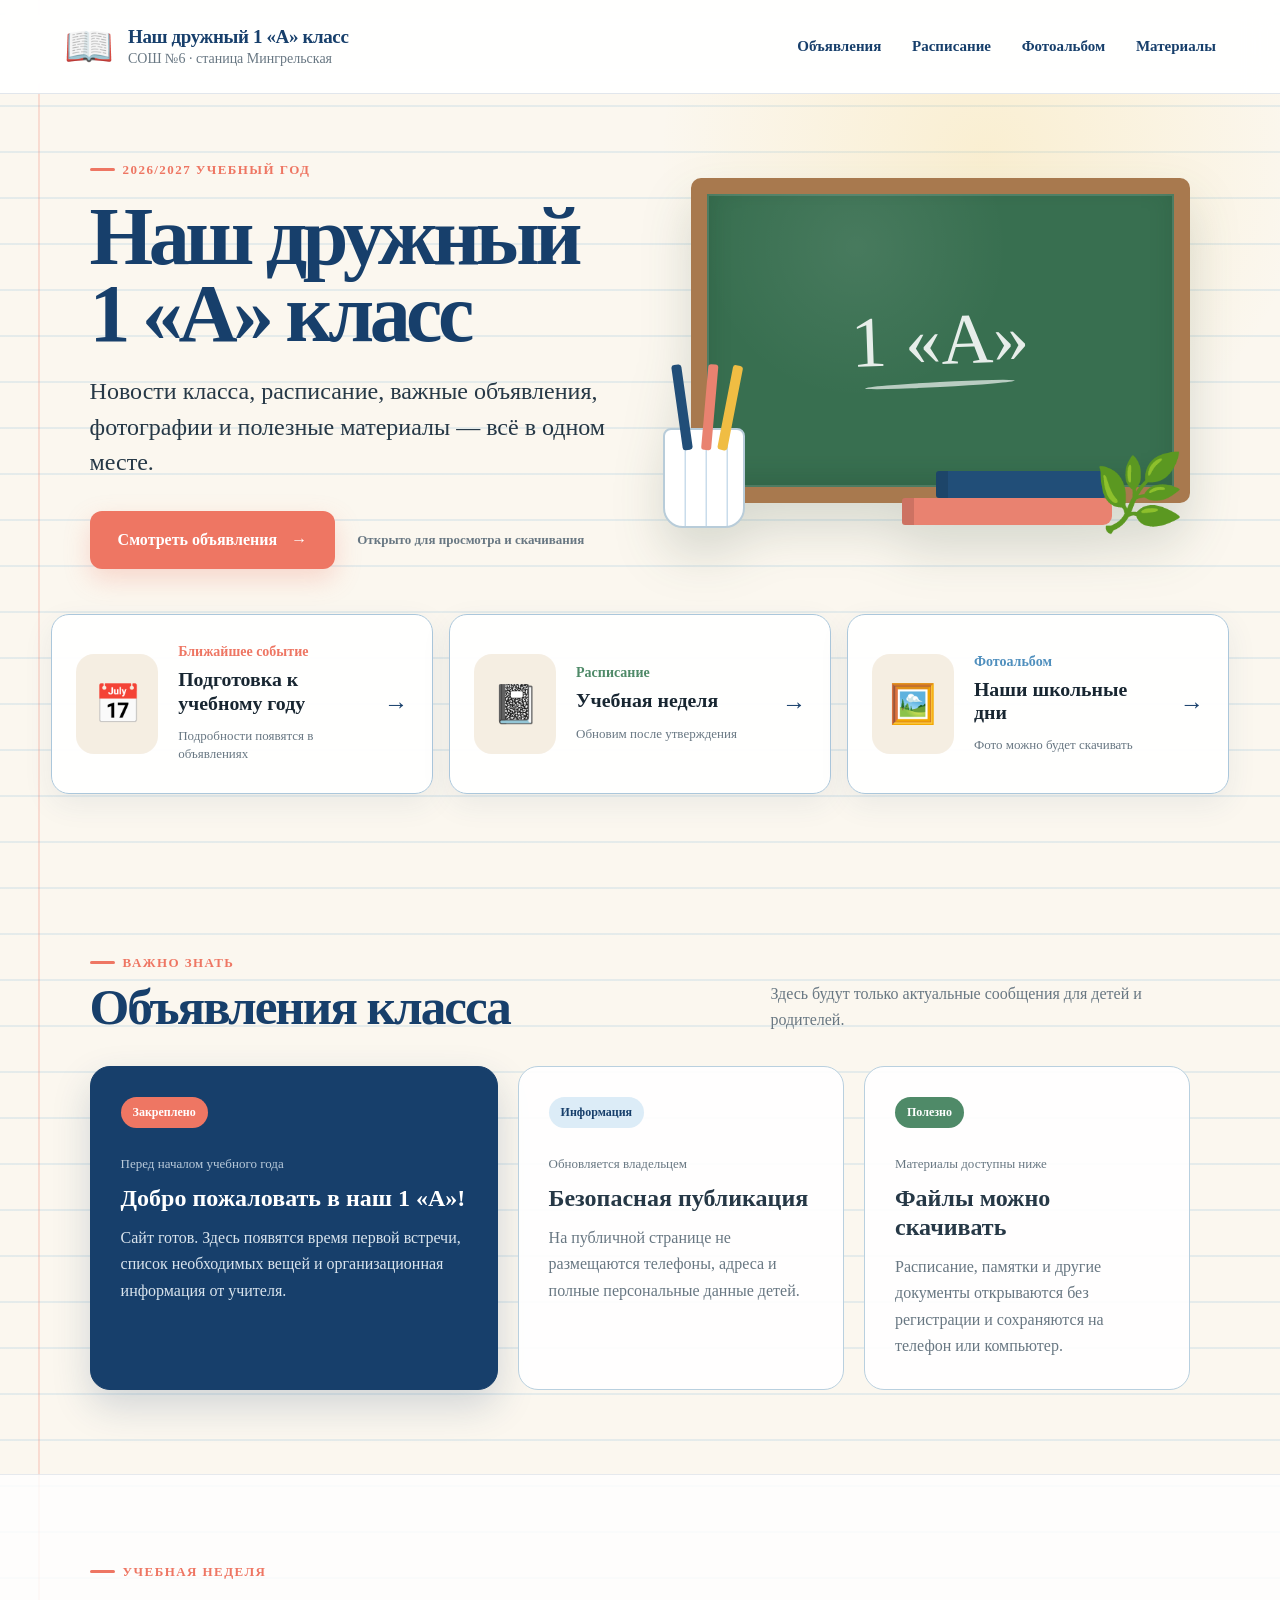
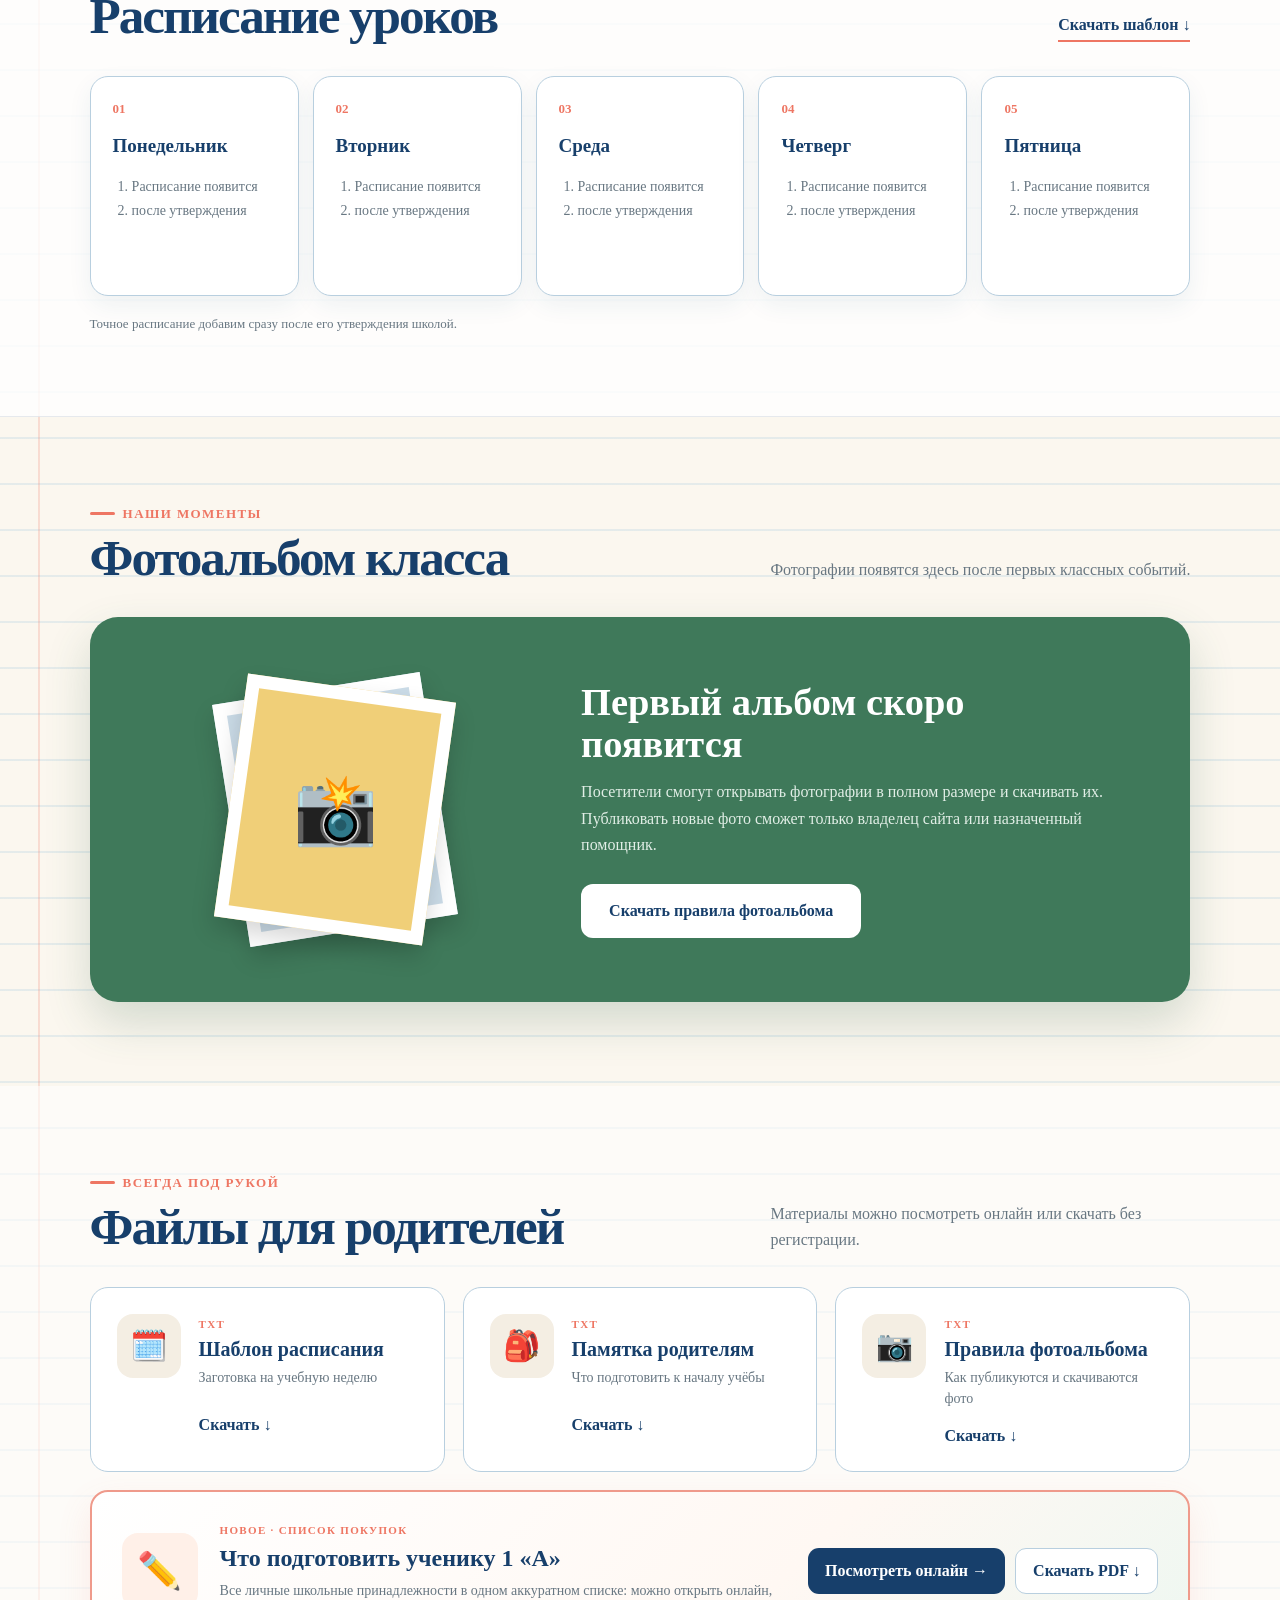
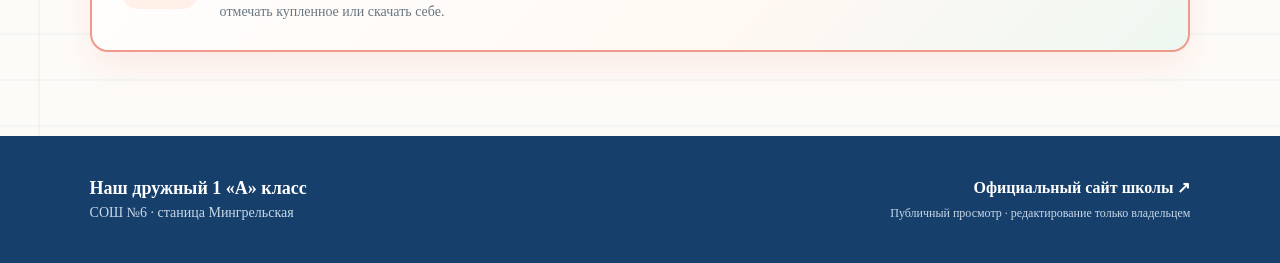
==== commit 4f6334d6: "Rename index-3.html to index.html" ====
--- a/index.html
+++ b/index.html
@@ -83,7 +83,7 @@
         </div>
         <div style="display:flex;gap:10px;flex-wrap:wrap;flex:0 1 auto;">
           <a href="./materials/spisok-prinadlezhnostey-1a.html" style="display:inline-flex;align-items:center;justify-content:center;min-height:46px;padding:0 17px;border-radius:11px;background:#173f6b;color:#fff;font-weight:850;">Посмотреть онлайн →</a>
-          <a href="./materials/spisok-prinadlezhnostey-1a.txt" download style="display:inline-flex;align-items:center;justify-content:center;min-height:46px;padding:0 17px;border-radius:11px;background:#fff;color:#173f6b;border:1px solid #b8cfdf;font-weight:850;">Скачать ↓</a>
+          <a href="./materials/spisok-prinadlezhnostey-1a.pdf" download style="display:inline-flex;align-items:center;justify-content:center;min-height:46px;padding:0 17px;border-radius:11px;background:#fff;color:#173f6b;border:1px solid #b8cfdf;font-weight:850;">Скачать PDF ↓</a>
         </div>
       </article>
     </div>
